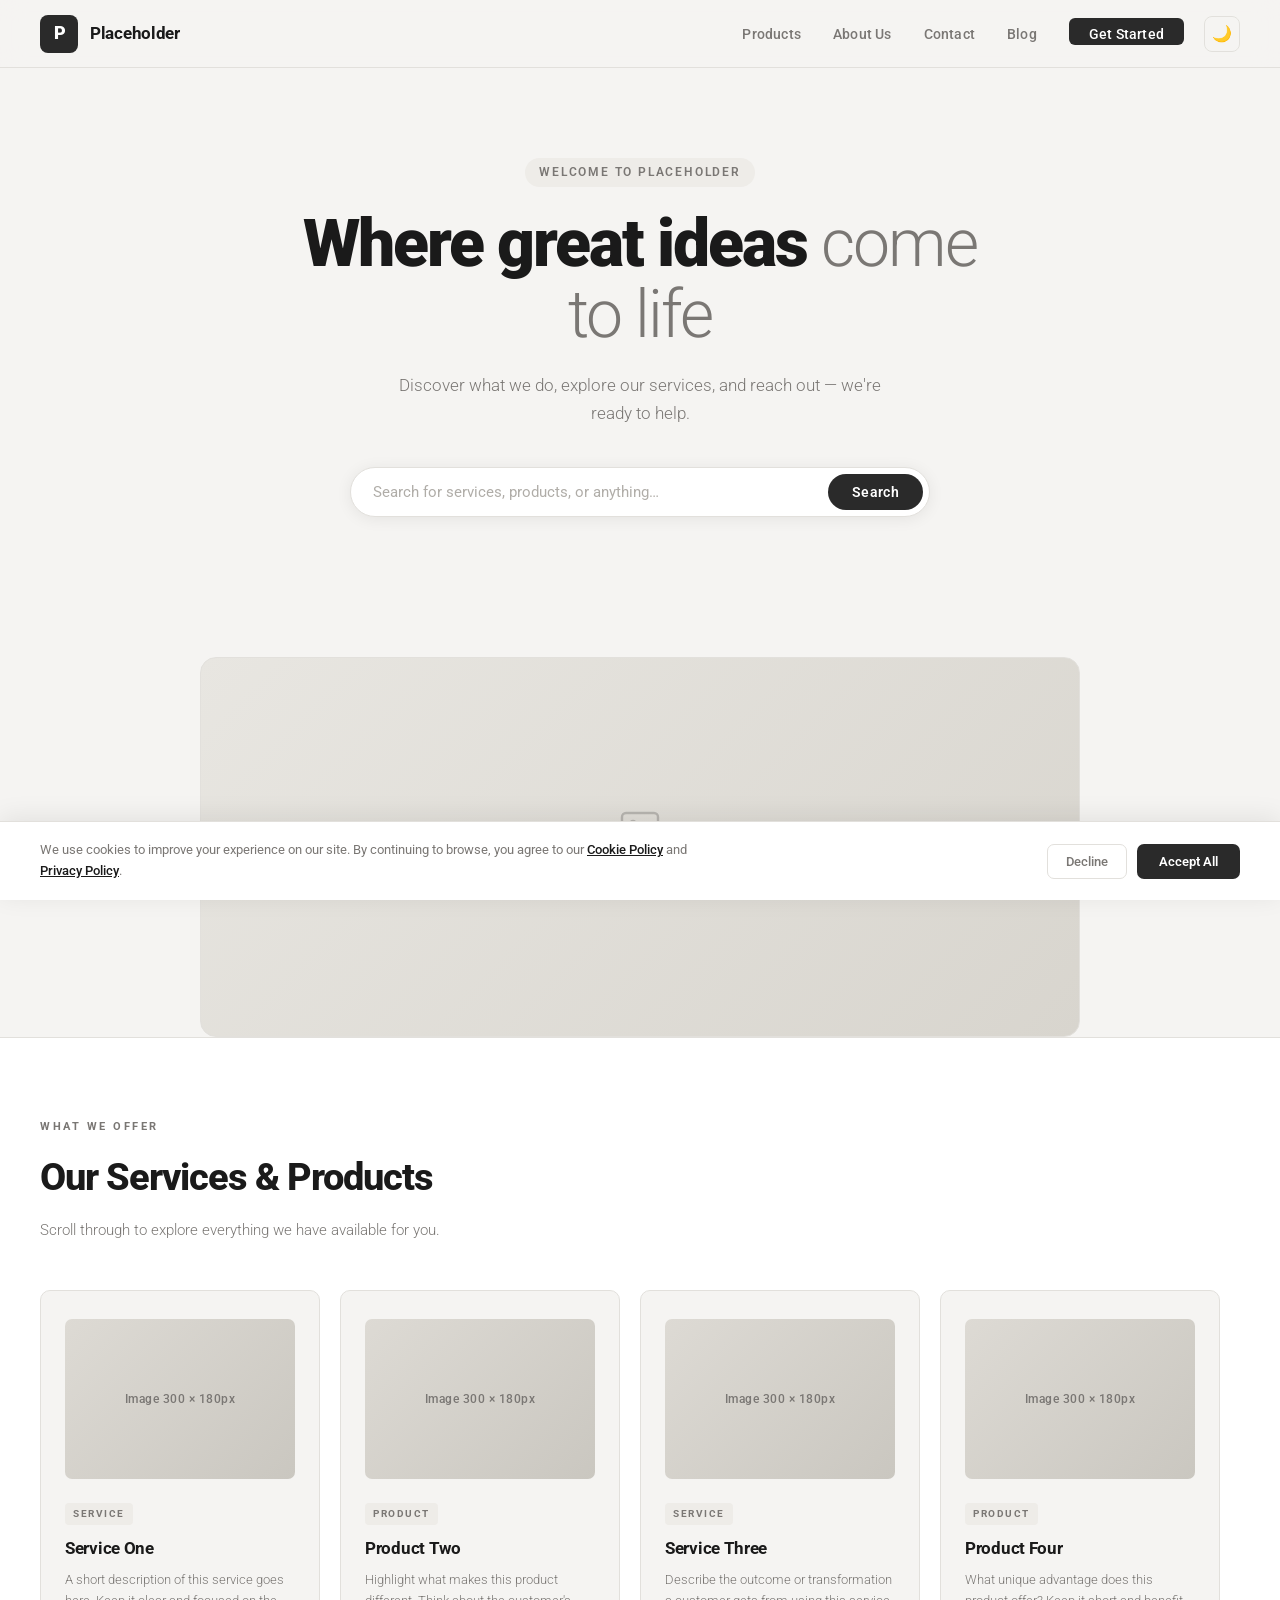
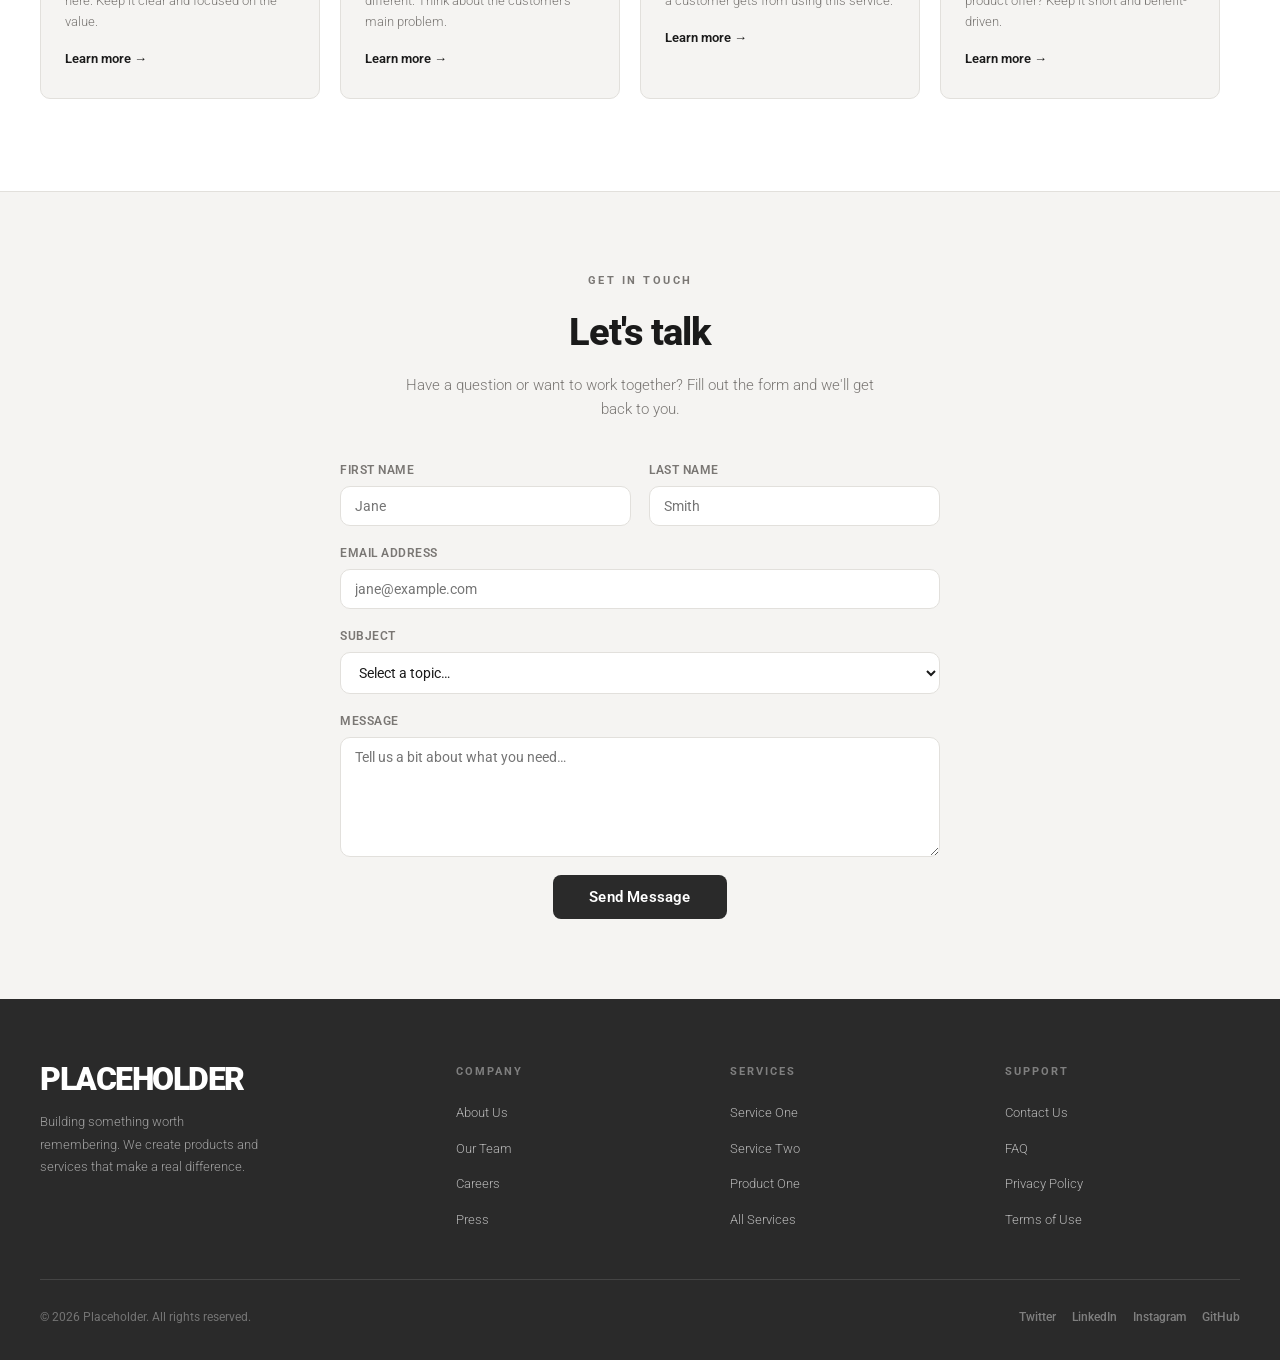
==== index.html @ 74199726 "Claud generated first versions of the pages" ====
<!DOCTYPE html>
<html lang="en">
<head>
  <meta charset="UTF-8" />
  <meta name="viewport" content="width=device-width, initial-scale=1.0"/>
  <title>Placeholder</title>
  <link href="https://fonts.googleapis.com/css2?family=Roboto:wght@300;400;500;700;900&display=swap" rel="stylesheet"/>
  <style>
    *, *::before, *::after { box-sizing: border-box; margin: 0; padding: 0; }

    /* ── LIGHT THEME ── */
    :root {
      --bg:      #f5f4f2;
      --surface: #ffffff;
      --border:  #e2e0dc;
      --text:    #1a1a1a;
      --muted:   #7a7774;
      --accent:  #2a2a2a;
      --tag-bg:  #eeece8;
      --radius:  10px;
      --shadow:  0 2px 16px rgba(0,0,0,0.07);
    }

    /* ── DARK THEME ── */
    [data-theme="dark"] {
      --bg:      #141414;
      --surface: #1e1e1e;
      --border:  #2e2e2e;
      --text:    #f0ede8;
      --muted:   #888580;
      --accent:  #e8e5e0;
      --tag-bg:  #252525;
      --shadow:  0 2px 16px rgba(0,0,0,0.35);
    }
    [data-theme="dark"] nav                     { background: rgba(20,20,20,0.92); }
    [data-theme="dark"] .logo-mark              { background: #e8e5e0; color: #141414; }
    [data-theme="dark"] .hamburger              { background: #e8e5e0; }
    [data-theme="dark"] .hamburger span         { background: #141414; }
    [data-theme="dark"] .nav-cta                { background: #e8e5e0 !important; color: #141414 !important; }
    [data-theme="dark"] .nav-cta:hover          { background: #fff !important; color: #141414 !important; }
    [data-theme="dark"] .mobile-menu            { background: #1e1e1e; border-bottom-color: #2e2e2e; }
    [data-theme="dark"] .mobile-menu a          { color: var(--text); }
    [data-theme="dark"] .mobile-cta             { background: #e8e5e0 !important; color: #141414 !important; }
    [data-theme="dark"] .hero-image-placeholder { background: linear-gradient(135deg,#222 0%,#1a1a1a 100%); }
    [data-theme="dark"] .search-btn             { background: #e8e5e0; color: #141414; }
    [data-theme="dark"] .search-btn:hover       { background: #fff; color: #141414; }
    [data-theme="dark"] .card-img               { background: linear-gradient(135deg,#2a2a2a 0%,#222 100%); }
    [data-theme="dark"] .submit-btn             { background: #e8e5e0; color: #141414; }
    [data-theme="dark"] .submit-btn:hover       { background: #fff; color: #141414; }
    [data-theme="dark"] footer                  { background: #0e0e0e; }
    [data-theme="dark"] .back-to-top            { background: #e8e5e0; color: #141414; }
    [data-theme="dark"] .cookie-banner          { background: #1e1e1e; border-top-color: #2e2e2e; }
    [data-theme="dark"] .cookie-accept          { background: #e8e5e0; color: #141414; }

    html { scroll-behavior: smooth; }

    body {
      font-family: 'Roboto', sans-serif;
      background: var(--bg); color: var(--text);
      font-size: 16px; line-height: 1.6;
      transition: background 0.3s, color 0.3s;
    }

    /* ── NAV ── */
    nav {
      position: sticky; top: 0; z-index: 100;
      background: rgba(245,244,242,0.92);
      backdrop-filter: blur(12px);
      border-bottom: 1px solid var(--border);
      padding: 0 40px; height: 68px;
      display: flex; align-items: center; justify-content: space-between;
      transition: background 0.3s;
    }
    .nav-logo { display: flex; align-items: center; gap: 12px; text-decoration: none; color: var(--text); }
    .logo-mark {
      width: 38px; height: 38px; background: var(--accent); border-radius: 8px;
      display: flex; align-items: center; justify-content: center;
      font-size: 18px; font-weight: 900; color: #fff; letter-spacing: -1px;
      transition: background 0.3s, color 0.3s;
    }
    .logo-name { font-size: 17px; font-weight: 700; letter-spacing: -0.3px; }
    .nav-right { display: flex; align-items: center; gap: 20px; }
    .nav-links { display: flex; gap: 32px; list-style: none; }
    .nav-links a {
      text-decoration: none; color: var(--muted);
      font-size: 14px; font-weight: 500; letter-spacing: 0.2px;
      transition: color 0.2s; padding-bottom: 3px;
      border-bottom: 2px solid transparent; transition: color 0.2s, border-color 0.2s;
    }
    .nav-links a:hover { color: var(--text); }
    .nav-links a.active { color: var(--text); border-bottom-color: var(--text); }
    .nav-cta {
      background: var(--accent); color: #fff !important;
      padding: 8px 20px; border-radius: 6px; font-weight: 500 !important;
      border-bottom: none !important; transition: background 0.2s !important;
    }
    .nav-cta:hover { background: #444 !important; color: #fff !important; }

    /* ── DARK TOGGLE ── */
    .dark-toggle {
      background: none; border: 1.5px solid var(--border); border-radius: 8px;
      width: 36px; height: 36px; cursor: pointer;
      display: flex; align-items: center; justify-content: center;
      font-size: 16px; transition: background 0.2s, border-color 0.2s; flex-shrink: 0;
    }
    .dark-toggle:hover { background: var(--tag-bg); }

    /* ── HAMBURGER ── */
    .hamburger {
      display: none; flex-direction: column; justify-content: center;
      align-items: center; gap: 5px; width: 40px; height: 40px;
      background: var(--accent); border: none; cursor: pointer;
      border-radius: 8px; padding: 0; flex-shrink: 0; transition: background 0.3s;
    }
    .hamburger span {
      display: block; width: 18px; height: 2px; background: #fff;
      border-radius: 2px; transition: transform 0.3s, opacity 0.3s; transform-origin: center;
    }
    .hamburger.open span:nth-child(1) { transform: translateY(7px) rotate(45deg); }
    .hamburger.open span:nth-child(2) { opacity: 0; }
    .hamburger.open span:nth-child(3) { transform: translateY(-7px) rotate(-45deg); }

    /* ── MOBILE MENU ── */
    .mobile-menu {
      display: none; position: absolute; top: 68px; left: 0; right: 0;
      background: var(--surface); border-bottom: 1px solid var(--border);
      box-shadow: 0 8px 24px rgba(0,0,0,0.08); z-index: 99;
      padding: 12px 20px 20px; flex-direction: column; gap: 4px;
      transition: background 0.3s;
    }
    .mobile-menu.open { display: flex; }
    .mobile-menu a {
      display: block; text-decoration: none; color: var(--text);
      font-size: 15px; font-weight: 500; padding: 11px 14px;
      border-radius: 8px; transition: background 0.15s;
    }
    .mobile-menu a:hover { background: var(--tag-bg); }
    .mobile-menu .mobile-cta {
      margin-top: 8px; background: var(--accent); color: #fff !important;
      text-align: center; font-weight: 600;
    }
    .mobile-menu .mobile-cta:hover { background: #444 !important; }

    /* ── HERO ── */
    .hero { padding: 90px 40px 80px; text-align: center; max-width: 820px; margin: 0 auto; }
    .hero-eyebrow {
      display: inline-block; font-size: 12px; font-weight: 600; letter-spacing: 1.8px;
      text-transform: uppercase; color: var(--muted); margin-bottom: 22px;
      padding: 5px 14px; background: var(--tag-bg); border-radius: 20px;
    }
    .hero h1 {
      font-size: clamp(36px, 6vw, 66px); font-weight: 900; line-height: 1.07;
      letter-spacing: -2px; color: var(--text); margin-bottom: 22px;
    }
    .hero h1 span { color: var(--muted); font-weight: 300; }
    .hero-sub { font-size: 17px; color: var(--muted); font-weight: 300; max-width: 520px; margin: 0 auto 40px; }
    .search-bar {
      display: flex; align-items: center; max-width: 580px; margin: 0 auto;
      background: var(--surface); border: 1.5px solid var(--border); border-radius: 50px;
      padding: 6px 6px 6px 22px; box-shadow: var(--shadow);
      transition: border-color 0.2s, box-shadow 0.2s;
    }
    .search-bar:focus-within { border-color: #aaa; box-shadow: 0 4px 24px rgba(0,0,0,0.10); }
    .search-bar input {
      flex: 1; border: none; outline: none; background: transparent;
      font-family: 'Roboto', sans-serif; font-size: 15px; color: var(--text);
    }
    .search-bar input::placeholder { color: #b0ada8; }
    .search-btn {
      background: var(--accent); color: #fff; border: none; cursor: pointer;
      padding: 10px 24px; border-radius: 40px; font-family: 'Roboto', sans-serif;
      font-size: 14px; font-weight: 600; letter-spacing: 0.3px; transition: background 0.2s;
    }
    .search-btn:hover { background: #444; }

    /* ── HERO IMAGE ── */
    .hero-image { max-width: 960px; margin: 60px auto 0; padding: 0 40px; }
    .hero-image-placeholder {
      width: 100%; height: 380px;
      background: linear-gradient(135deg, #e8e6e1 0%, #d8d5ce 100%);
      border-radius: 16px; border: 1.5px solid var(--border);
      display: flex; flex-direction: column; align-items: center; justify-content: center;
      gap: 10px; color: var(--muted);
    }
    .hero-image-placeholder svg { opacity: 0.4; }
    .hero-image-placeholder p { font-size: 13px; font-weight: 500; letter-spacing: 0.5px; }

    /* ── SECTIONS ── */
    section { padding: 80px 40px; }
    .section-label { font-size: 11px; font-weight: 700; letter-spacing: 2.5px; text-transform: uppercase; color: var(--muted); margin-bottom: 12px; }
    .section-title { font-size: clamp(26px, 4vw, 38px); font-weight: 800; letter-spacing: -1px; margin-bottom: 10px; }
    .section-sub { font-size: 15px; color: var(--muted); font-weight: 300; max-width: 480px; }

    /* ── SERVICES ── */
    .services { background: var(--surface); border-top: 1px solid var(--border); border-bottom: 1px solid var(--border); }
    .services-header { margin-bottom: 48px; }
    .services-track-wrap { overflow-x: auto; cursor: grab; -webkit-overflow-scrolling: touch; padding-bottom: 12px; }
    .services-track-wrap::-webkit-scrollbar { height: 4px; }
    .services-track-wrap::-webkit-scrollbar-track { background: var(--tag-bg); border-radius: 2px; }
    .services-track-wrap::-webkit-scrollbar-thumb { background: #ccc; border-radius: 2px; }
    .services-track { display: flex; gap: 20px; width: max-content; }
    .service-card {
      width: 280px; background: var(--bg); border: 1.5px solid var(--border);
      border-radius: var(--radius); padding: 28px 24px; flex-shrink: 0;
      transition: box-shadow 0.2s, transform 0.2s;
    }
    .service-card:hover { box-shadow: var(--shadow); transform: translateY(-3px); }
    .card-img {
      width: 100%; height: 160px;
      background: linear-gradient(135deg, #dddad4 0%, #cac7c0 100%);
      border-radius: 7px; margin-bottom: 20px;
      display: flex; align-items: center; justify-content: center;
      color: var(--muted); font-size: 12px; font-weight: 500; letter-spacing: 0.5px;
    }
    .card-tag {
      display: inline-block; font-size: 10px; font-weight: 700; letter-spacing: 1.5px;
      text-transform: uppercase; color: var(--muted); background: var(--tag-bg);
      border-radius: 4px; padding: 3px 8px; margin-bottom: 10px;
    }
    .service-card h3 { font-size: 17px; font-weight: 700; margin-bottom: 8px; letter-spacing: -0.3px; }
    .service-card p { font-size: 13px; color: var(--muted); font-weight: 300; line-height: 1.6; }
    .card-link {
      display: inline-flex; align-items: center; gap: 5px; margin-top: 16px;
      font-size: 13px; font-weight: 600; color: var(--text); text-decoration: none; transition: gap 0.2s;
    }
    .card-link:hover { gap: 8px; }

    /* ── CONTACT ── */
    .contact { background: var(--bg); text-align: center; }
    .contact-inner { max-width: 600px; margin: 0 auto; }
    .contact .section-sub { margin: 0 auto; }
    .contact .contact-form { text-align: left; }
    .contact-form { margin-top: 40px; display: flex; flex-direction: column; gap: 18px; }
    .form-row { display: grid; grid-template-columns: 1fr 1fr; gap: 18px; }
    .form-group { display: flex; flex-direction: column; gap: 6px; }
    .form-group label { font-size: 12px; font-weight: 600; letter-spacing: 0.5px; text-transform: uppercase; color: var(--muted); }
    .form-group input, .form-group textarea, .form-group select {
      font-family: 'Roboto', sans-serif; font-size: 14px; color: var(--text);
      background: var(--surface); border: 1.5px solid var(--border);
      border-radius: var(--radius); padding: 11px 14px; outline: none; transition: border-color 0.2s;
    }
    .form-group input:focus, .form-group textarea:focus, .form-group select:focus { border-color: #999; }
    .form-group textarea { resize: vertical; min-height: 120px; }
    .submit-btn {
      align-self: center; background: var(--accent); color: #fff;
      border: none; cursor: pointer; padding: 13px 36px; border-radius: 8px;
      font-family: 'Roboto', sans-serif; font-size: 15px; font-weight: 600;
      letter-spacing: 0.2px; transition: background 0.2s;
    }
    .submit-btn:hover { background: #444; }

    /* ── FOOTER ── */
    footer { background: var(--accent); color: rgba(255,255,255,0.85); padding: 64px 40px 32px; }
    .footer-top { display: grid; grid-template-columns: 1.6fr 1fr 1fr 1fr; gap: 40px; padding-bottom: 48px; border-bottom: 1px solid rgba(255,255,255,0.12); }
    .footer-brand-name { font-size: 32px; font-weight: 900; letter-spacing: -1.5px; color: #fff; line-height: 1; margin-bottom: 16px; }
    .footer-brand p { font-size: 13px; font-weight: 300; line-height: 1.7; max-width: 220px; color: rgba(255,255,255,0.55); }
    .footer-col h4 { font-size: 11px; font-weight: 700; letter-spacing: 2px; text-transform: uppercase; color: rgba(255,255,255,0.4); margin-bottom: 18px; }
    .footer-col ul { list-style: none; display: flex; flex-direction: column; gap: 10px; }
    .footer-col ul a { text-decoration: none; color: rgba(255,255,255,0.65); font-size: 13px; font-weight: 300; transition: color 0.2s; }
    .footer-col ul a:hover { color: #fff; }
    .footer-bottom { padding-top: 28px; display: flex; justify-content: space-between; align-items: center; font-size: 12px; color: rgba(255,255,255,0.35); }
    .footer-socials { display: flex; gap: 16px; }
    .footer-socials a { color: rgba(255,255,255,0.4); text-decoration: none; font-size: 12px; font-weight: 500; transition: color 0.2s; }
    .footer-socials a:hover { color: rgba(255,255,255,0.9); }

    /* ── BACK TO TOP ── */
    .back-to-top {
      position: fixed; bottom: 28px; right: 28px; z-index: 200;
      width: 44px; height: 44px; border-radius: 10px;
      background: var(--accent); color: #fff; border: none; cursor: pointer;
      font-size: 20px; display: flex; align-items: center; justify-content: center;
      box-shadow: 0 4px 16px rgba(0,0,0,0.18);
      opacity: 0; pointer-events: none; transform: translateY(12px);
      transition: opacity 0.3s, transform 0.3s, background 0.3s;
    }
    .back-to-top.visible { opacity: 1; pointer-events: auto; transform: translateY(0); }
    .back-to-top:hover { background: #555; }

    /* ── COOKIE BANNER ── */
    .cookie-banner {
      position: fixed; bottom: 0; left: 0; right: 0; z-index: 300;
      background: var(--surface); border-top: 1px solid var(--border);
      box-shadow: 0 -4px 24px rgba(0,0,0,0.08); padding: 18px 40px;
      display: flex; align-items: center; justify-content: space-between; gap: 24px;
      transition: transform 0.4s ease, background 0.3s;
    }
    .cookie-banner.hidden { transform: translateY(110%); }
    .cookie-text { font-size: 13px; color: var(--muted); max-width: 680px; line-height: 1.6; }
    .cookie-text a { color: var(--text); font-weight: 500; }
    .cookie-buttons { display: flex; gap: 10px; flex-shrink: 0; }
    .cookie-accept {
      background: var(--accent); color: #fff; border: none; cursor: pointer;
      padding: 9px 22px; border-radius: 7px; font-family: 'Roboto', sans-serif;
      font-size: 13px; font-weight: 600; transition: background 0.2s;
    }
    .cookie-accept:hover { background: #555; }
    .cookie-decline {
      background: none; color: var(--muted); border: 1.5px solid var(--border);
      cursor: pointer; padding: 9px 18px; border-radius: 7px;
      font-family: 'Roboto', sans-serif; font-size: 13px; font-weight: 500;
      transition: border-color 0.2s, color 0.2s;
    }
    .cookie-decline:hover { border-color: var(--muted); color: var(--text); }

    /* ── RESPONSIVE ── */
    @media (max-width: 768px) {
      nav { padding: 0 20px; }
      .nav-links { display: none; }
      .hamburger { display: flex; }
      .hero { padding: 60px 20px 60px; }
      .hero-image { padding: 0 20px; }
      section { padding: 60px 20px; }
      .form-row { grid-template-columns: 1fr; }
      .footer-top { grid-template-columns: 1fr 1fr; }
      footer { padding: 48px 20px 24px; }
      .cookie-banner { flex-direction: column; align-items: flex-start; padding: 18px 20px; }
      .back-to-top { bottom: 20px; right: 20px; }
    }
  </style>
</head>
<body>

  <!-- NAV -->
  <nav>
    <a class="nav-logo" href="#">
      <div class="logo-mark">P</div>
      <span class="logo-name">Placeholder</span>
    </a>
    <div class="nav-right">
      <ul class="nav-links" id="navLinks">
        <li><a data-section="services">Products</a></li>
        <li><a data-section="about">About Us</a></li>
        <li><a data-section="contact">Contact</a></li>
        <li><a data-section="blog">Blog</a></li>
        <li><a href="#contact" class="nav-cta">Get Started</a></li>
      </ul>
      <button class="dark-toggle" id="darkToggle" aria-label="Toggle dark mode" title="Toggle dark mode">🌙</button>
      <button class="hamburger" id="hamburger" aria-label="Open menu">
        <span></span><span></span><span></span>
      </button>
    </div>
  </nav>

  <!-- MOBILE DROPDOWN -->
  <div class="mobile-menu" id="mobileMenu">
    <a>Products</a>
    <a>About Us</a>
    <a href="#contact">Contact</a>
    <a>Blog</a>
    <a href="#contact" class="mobile-cta">Get Started</a>
  </div>

  <!-- HERO -->
  <div class="hero" id="hero">
    <div class="hero-eyebrow">Welcome to Placeholder</div>
    <h1>Where great ideas <span>come to life</span></h1>
    <p class="hero-sub">Discover what we do, explore our services, and reach out — we're ready to help.</p>
    <div class="search-bar">
      <input type="text" placeholder="Search for services, products, or anything…" />
      <button class="search-btn">Search</button>
    </div>
  </div>

  <!-- HERO IMAGE -->
  <div class="hero-image">
    <div class="hero-image-placeholder">
      <svg width="48" height="48" viewBox="0 0 24 24" fill="none" stroke="currentColor" stroke-width="1.2">
        <rect x="3" y="3" width="18" height="18" rx="2"/><circle cx="8.5" cy="8.5" r="1.5"/>
        <polyline points="21 15 16 10 5 21"/>
      </svg>
      <p>Banner Image Placeholder — 1200 × 400px</p>
    </div>
  </div>

  <!-- SERVICES -->
  <section class="services" id="services">
    <div class="services-header">
      <div class="section-label">What We Offer</div>
      <div class="section-title">Our Services &amp; Products</div>
      <p class="section-sub">Scroll through to explore everything we have available for you.</p>
    </div>
    <div class="services-track-wrap" id="track">
      <div class="services-track">
        <div class="service-card">
          <div class="card-img">Image 300 × 180px</div>
          <span class="card-tag">Service</span>
          <h3>Service One</h3>
          <p>A short description of this service goes here. Keep it clear and focused on the value.</p>
          <a class="card-link" href="#">Learn more →</a>
        </div>
        <div class="service-card">
          <div class="card-img">Image 300 × 180px</div>
          <span class="card-tag">Product</span>
          <h3>Product Two</h3>
          <p>Highlight what makes this product different. Think about the customer's main problem.</p>
          <a class="card-link" href="#">Learn more →</a>
        </div>
        <div class="service-card">
          <div class="card-img">Image 300 × 180px</div>
          <span class="card-tag">Service</span>
          <h3>Service Three</h3>
          <p>Describe the outcome or transformation a customer gets from using this service.</p>
          <a class="card-link" href="#">Learn more →</a>
        </div>
        <div class="service-card">
          <div class="card-img">Image 300 × 180px</div>
          <span class="card-tag">Product</span>
          <h3>Product Four</h3>
          <p>What unique advantage does this product offer? Keep it short and benefit-driven.</p>
          <a class="card-link" href="#">Learn more →</a>
        </div>
        <div class="service-card">
          <div class="card-img">Image 300 × 180px</div>
          <span class="card-tag">Service</span>
          <h3>Service Five</h3>
          <p>Sum up this service in a couple of sentences. Focus on what the customer walks away with.</p>
          <a class="card-link" href="#">Learn more →</a>
        </div>
      </div>
    </div>
  </section>

  <!-- CONTACT -->
  <section class="contact" id="contact">
    <div class="contact-inner">
      <div class="section-label">Get In Touch</div>
      <div class="section-title">Let's talk</div>
      <p class="section-sub">Have a question or want to work together? Fill out the form and we'll get back to you.</p>
      <form class="contact-form" onsubmit="return false;">
        <div class="form-row">
          <div class="form-group">
            <label for="fname">First Name</label>
            <input type="text" id="fname" placeholder="Jane" />
          </div>
          <div class="form-group">
            <label for="lname">Last Name</label>
            <input type="text" id="lname" placeholder="Smith" />
          </div>
        </div>
        <div class="form-group">
          <label for="email">Email Address</label>
          <input type="email" id="email" placeholder="jane@example.com" />
        </div>
        <div class="form-group">
          <label for="subject">Subject</label>
          <select id="subject">
            <option value="">Select a topic…</option>
            <option>General Enquiry</option>
            <option>Service / Product Question</option>
            <option>Partnership</option>
            <option>Other</option>
          </select>
        </div>
        <div class="form-group">
          <label for="message">Message</label>
          <textarea id="message" placeholder="Tell us a bit about what you need…"></textarea>
        </div>
        <button type="submit" class="submit-btn">Send Message</button>
      </form>
    </div>
  </section>

  <!-- FOOTER -->
  <footer>
    <div class="footer-top">
      <div class="footer-brand">
        <div class="footer-brand-name">PLACEHOLDER</div>
        <p>Building something worth remembering. We create products and services that make a real difference.</p>
      </div>
      <div class="footer-col">
        <h4>Company</h4>
        <ul>
          <li><a href="#">About Us</a></li>
          <li><a href="#">Our Team</a></li>
          <li><a href="#">Careers</a></li>
          <li><a href="#">Press</a></li>
        </ul>
      </div>
      <div class="footer-col">
        <h4>Services</h4>
        <ul>
          <li><a href="#">Service One</a></li>
          <li><a href="#">Service Two</a></li>
          <li><a href="#">Product One</a></li>
          <li><a href="#">All Services</a></li>
        </ul>
      </div>
      <div class="footer-col">
        <h4>Support</h4>
        <ul>
          <li><a href="#">Contact Us</a></li>
          <li><a href="#">FAQ</a></li>
          <li><a href="#">Privacy Policy</a></li>
          <li><a href="#">Terms of Use</a></li>
        </ul>
      </div>
    </div>
    <div class="footer-bottom">
      <span>© 2026 Placeholder. All rights reserved.</span>
      <div class="footer-socials">
        <a href="#">Twitter</a>
        <a href="#">LinkedIn</a>
        <a href="#">Instagram</a>
        <a href="#">GitHub</a>
      </div>
    </div>
  </footer>

  <!-- BACK TO TOP -->
  <button class="back-to-top" id="backToTop" aria-label="Back to top">↑</button>

  <!-- COOKIE BANNER -->
  <div class="cookie-banner" id="cookieBanner">
    <p class="cookie-text">
      We use cookies to improve your experience on our site. By continuing to browse, you agree to our
      <a href="#">Cookie Policy</a> and <a href="#">Privacy Policy</a>.
    </p>
    <div class="cookie-buttons">
      <button class="cookie-decline" id="cookieDecline">Decline</button>
      <button class="cookie-accept" id="cookieAccept">Accept All</button>
    </div>
  </div>

  <script>
    // ── DARK MODE ──
    const darkToggle = document.getElementById('darkToggle');
    const html = document.documentElement;
    const savedTheme = localStorage.getItem('theme') || 'light';
    html.setAttribute('data-theme', savedTheme);
    darkToggle.textContent = savedTheme === 'dark' ? '☀️' : '🌙';
    darkToggle.addEventListener('click', () => {
      const next = html.getAttribute('data-theme') === 'dark' ? 'light' : 'dark';
      html.setAttribute('data-theme', next);
      localStorage.setItem('theme', next);
      darkToggle.textContent = next === 'dark' ? '☀️' : '🌙';
    });

    // ── HAMBURGER ──
    const hamburger = document.getElementById('hamburger');
    const mobileMenu = document.getElementById('mobileMenu');
    hamburger.addEventListener('click', () => {
      hamburger.classList.toggle('open');
      mobileMenu.classList.toggle('open');
    });
    mobileMenu.querySelectorAll('a').forEach(link => {
      link.addEventListener('click', () => {
        hamburger.classList.remove('open');
        mobileMenu.classList.remove('open');
      });
    });

    // ── ACTIVE NAV HIGHLIGHT ──
    const navSections = ['services', 'contact'];
    const navObserver = new IntersectionObserver(entries => {
      entries.forEach(entry => {
        const link = document.querySelector(`[data-section="${entry.target.id}"]`);
        if (link) link.classList.toggle('active', entry.isIntersecting);
      });
    }, { threshold: 0.4 });
    navSections.forEach(id => {
      const el = document.getElementById(id);
      if (el) navObserver.observe(el);
    });

    // ── BACK TO TOP ──
    const backToTop = document.getElementById('backToTop');
    window.addEventListener('scroll', () => {
      backToTop.classList.toggle('visible', window.scrollY > 400);
    });
    backToTop.addEventListener('click', () => window.scrollTo({ top: 0, behavior: 'smooth' }));

    // ── COOKIE BANNER ──
    const cookieBanner = document.getElementById('cookieBanner');
    if (localStorage.getItem('cookieChoice')) cookieBanner.classList.add('hidden');
    document.getElementById('cookieAccept').addEventListener('click', () => {
      localStorage.setItem('cookieChoice', 'accepted');
      cookieBanner.classList.add('hidden');
    });
    document.getElementById('cookieDecline').addEventListener('click', () => {
      localStorage.setItem('cookieChoice', 'declined');
      cookieBanner.classList.add('hidden');
    });

    // ── DRAG TO SCROLL ──
    const track = document.getElementById('track');
    let isDown = false, startX, scrollLeft;
    track.addEventListener('mousedown', e => {
      isDown = true; track.style.cursor = 'grabbing';
      startX = e.pageX - track.offsetLeft; scrollLeft = track.scrollLeft;
    });
    track.addEventListener('mouseleave', () => { isDown = false; track.style.cursor = 'grab'; });
    track.addEventListener('mouseup',    () => { isDown = false; track.style.cursor = 'grab'; });
    track.addEventListener('mousemove',  e => {
      if (!isDown) return; e.preventDefault();
      track.scrollLeft = scrollLeft - (e.pageX - track.offsetLeft - startX) * 1.4;
    });

    // ── FADE IN ON SCROLL ──
    const fadeObserver = new IntersectionObserver(entries => {
      entries.forEach(e => {
        if (e.isIntersecting) { e.target.style.opacity = 1; e.target.style.transform = 'translateY(0)'; }
      });
    }, { threshold: 0.12 });
    document.querySelectorAll('.service-card, .contact-inner, .section-title, .section-sub').forEach(el => {
      el.style.opacity = '0';
      el.style.transform = 'translateY(18px)';
      el.style.transition = 'opacity 0.55s ease, transform 0.55s ease';
      fadeObserver.observe(el);
    });
  </script>

</body>
</html>
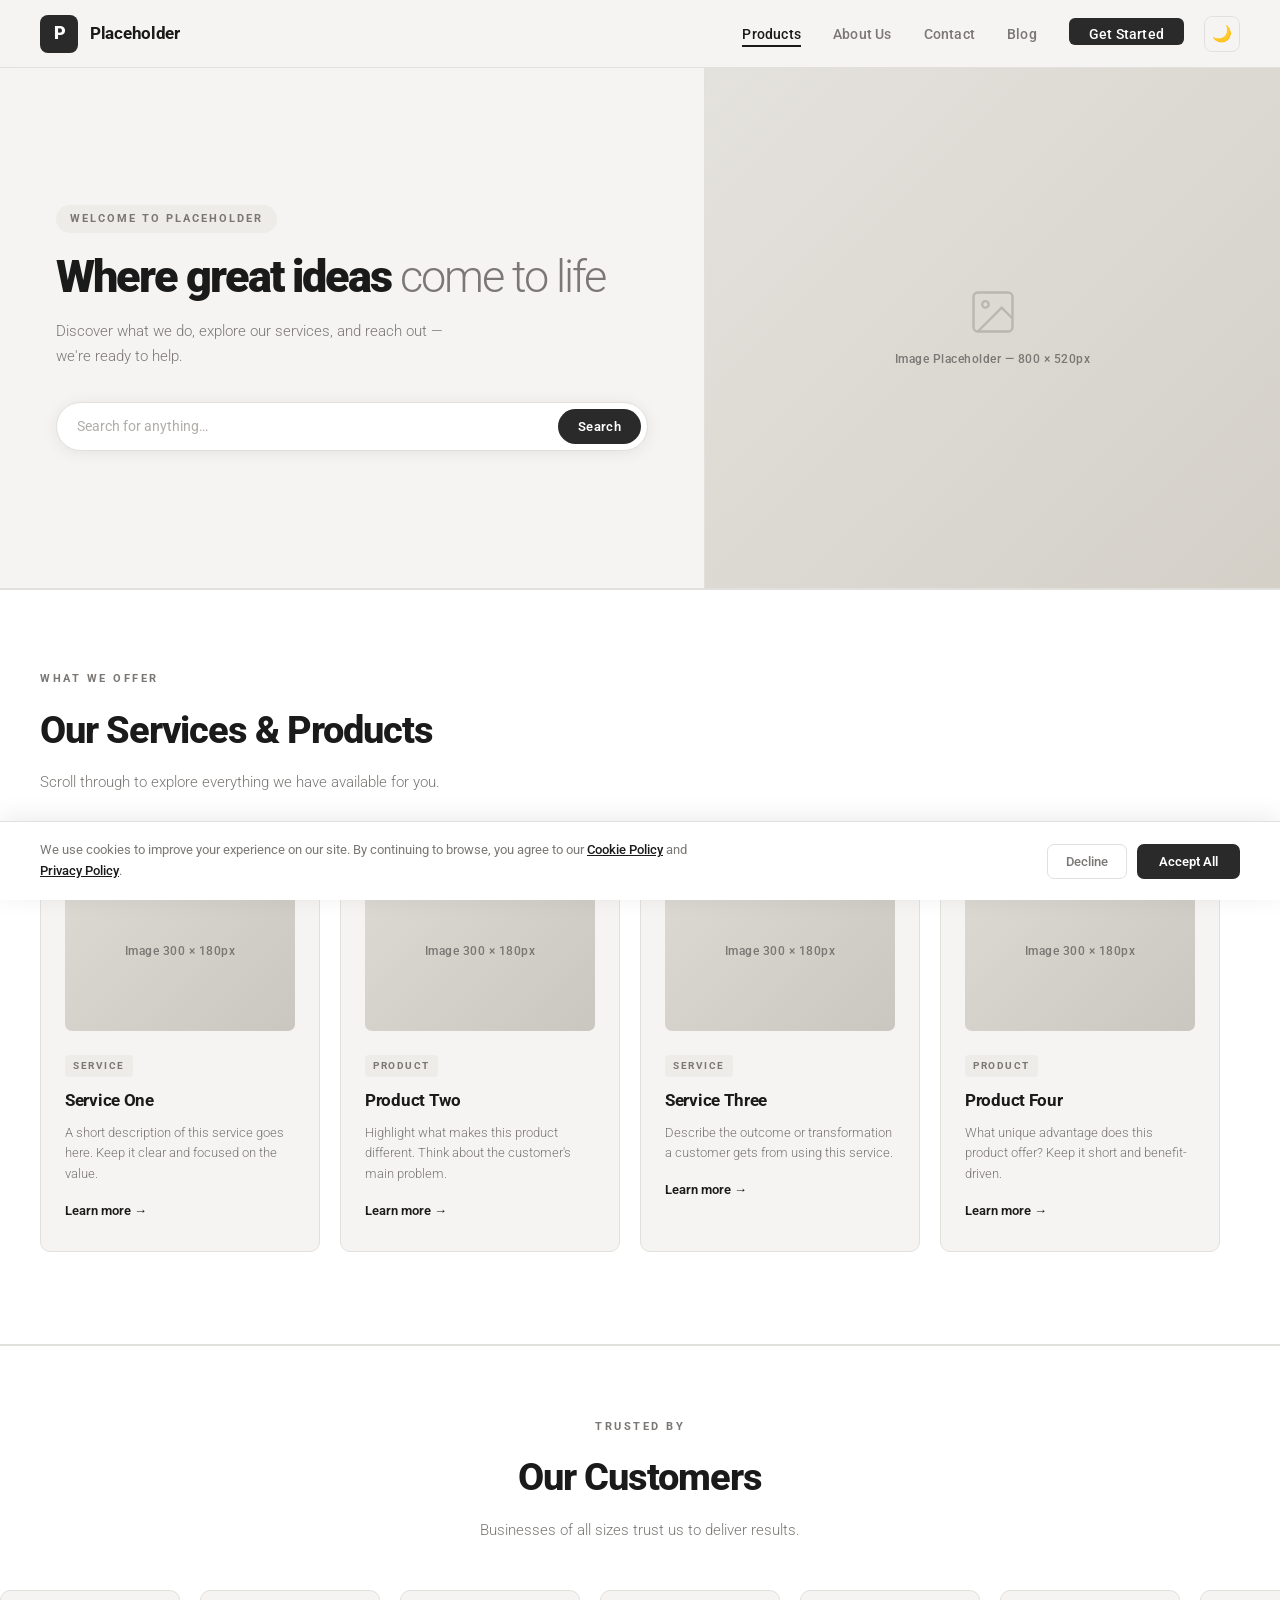
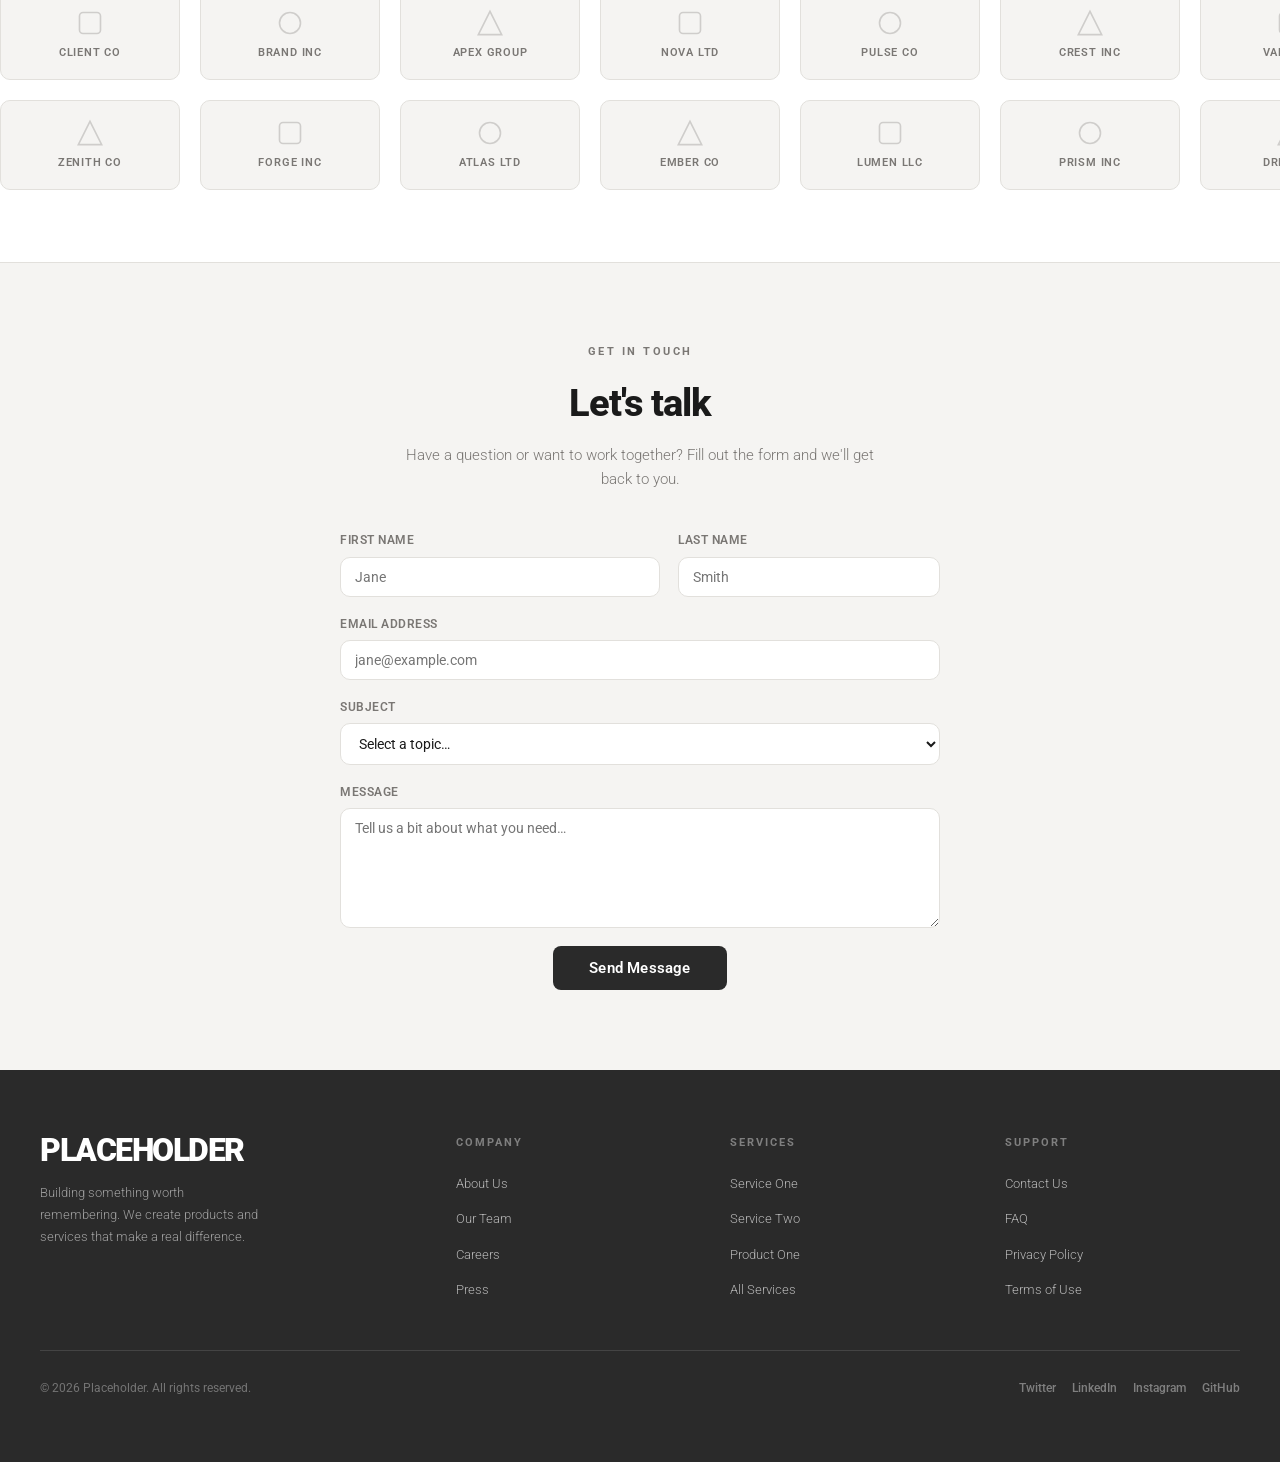
==== commit cc4f48d0: "Updated functionality of the index page and added 404 error page" ====
--- a/index.html
+++ b/index.html
@@ -5,318 +5,7 @@
   <meta name="viewport" content="width=device-width, initial-scale=1.0"/>
   <title>Placeholder</title>
   <link href="https://fonts.googleapis.com/css2?family=Roboto:wght@300;400;500;700;900&display=swap" rel="stylesheet"/>
-  <style>
-    *, *::before, *::after { box-sizing: border-box; margin: 0; padding: 0; }
-
-    /* ── LIGHT THEME ── */
-    :root {
-      --bg:      #f5f4f2;
-      --surface: #ffffff;
-      --border:  #e2e0dc;
-      --text:    #1a1a1a;
-      --muted:   #7a7774;
-      --accent:  #2a2a2a;
-      --tag-bg:  #eeece8;
-      --radius:  10px;
-      --shadow:  0 2px 16px rgba(0,0,0,0.07);
-    }
-
-    /* ── DARK THEME ── */
-    [data-theme="dark"] {
-      --bg:      #141414;
-      --surface: #1e1e1e;
-      --border:  #2e2e2e;
-      --text:    #f0ede8;
-      --muted:   #888580;
-      --accent:  #e8e5e0;
-      --tag-bg:  #252525;
-      --shadow:  0 2px 16px rgba(0,0,0,0.35);
-    }
-    [data-theme="dark"] nav                     { background: rgba(20,20,20,0.92); }
-    [data-theme="dark"] .logo-mark              { background: #e8e5e0; color: #141414; }
-    [data-theme="dark"] .hamburger              { background: #e8e5e0; }
-    [data-theme="dark"] .hamburger span         { background: #141414; }
-    [data-theme="dark"] .nav-cta                { background: #e8e5e0 !important; color: #141414 !important; }
-    [data-theme="dark"] .nav-cta:hover          { background: #fff !important; color: #141414 !important; }
-    [data-theme="dark"] .mobile-menu            { background: #1e1e1e; border-bottom-color: #2e2e2e; }
-    [data-theme="dark"] .mobile-menu a          { color: var(--text); }
-    [data-theme="dark"] .mobile-cta             { background: #e8e5e0 !important; color: #141414 !important; }
-    [data-theme="dark"] .hero-image-placeholder { background: linear-gradient(135deg,#222 0%,#1a1a1a 100%); }
-    [data-theme="dark"] .search-btn             { background: #e8e5e0; color: #141414; }
-    [data-theme="dark"] .search-btn:hover       { background: #fff; color: #141414; }
-    [data-theme="dark"] .card-img               { background: linear-gradient(135deg,#2a2a2a 0%,#222 100%); }
-    [data-theme="dark"] .submit-btn             { background: #e8e5e0; color: #141414; }
-    [data-theme="dark"] .submit-btn:hover       { background: #fff; color: #141414; }
-    [data-theme="dark"] footer                  { background: #0e0e0e; }
-    [data-theme="dark"] .back-to-top            { background: #e8e5e0; color: #141414; }
-    [data-theme="dark"] .cookie-banner          { background: #1e1e1e; border-top-color: #2e2e2e; }
-    [data-theme="dark"] .cookie-accept          { background: #e8e5e0; color: #141414; }
-
-    html { scroll-behavior: smooth; }
-
-    body {
-      font-family: 'Roboto', sans-serif;
-      background: var(--bg); color: var(--text);
-      font-size: 16px; line-height: 1.6;
-      transition: background 0.3s, color 0.3s;
-    }
-
-    /* ── NAV ── */
-    nav {
-      position: sticky; top: 0; z-index: 100;
-      background: rgba(245,244,242,0.92);
-      backdrop-filter: blur(12px);
-      border-bottom: 1px solid var(--border);
-      padding: 0 40px; height: 68px;
-      display: flex; align-items: center; justify-content: space-between;
-      transition: background 0.3s;
-    }
-    .nav-logo { display: flex; align-items: center; gap: 12px; text-decoration: none; color: var(--text); }
-    .logo-mark {
-      width: 38px; height: 38px; background: var(--accent); border-radius: 8px;
-      display: flex; align-items: center; justify-content: center;
-      font-size: 18px; font-weight: 900; color: #fff; letter-spacing: -1px;
-      transition: background 0.3s, color 0.3s;
-    }
-    .logo-name { font-size: 17px; font-weight: 700; letter-spacing: -0.3px; }
-    .nav-right { display: flex; align-items: center; gap: 20px; }
-    .nav-links { display: flex; gap: 32px; list-style: none; }
-    .nav-links a {
-      text-decoration: none; color: var(--muted);
-      font-size: 14px; font-weight: 500; letter-spacing: 0.2px;
-      transition: color 0.2s; padding-bottom: 3px;
-      border-bottom: 2px solid transparent; transition: color 0.2s, border-color 0.2s;
-    }
-    .nav-links a:hover { color: var(--text); }
-    .nav-links a.active { color: var(--text); border-bottom-color: var(--text); }
-    .nav-cta {
-      background: var(--accent); color: #fff !important;
-      padding: 8px 20px; border-radius: 6px; font-weight: 500 !important;
-      border-bottom: none !important; transition: background 0.2s !important;
-    }
-    .nav-cta:hover { background: #444 !important; color: #fff !important; }
-
-    /* ── DARK TOGGLE ── */
-    .dark-toggle {
-      background: none; border: 1.5px solid var(--border); border-radius: 8px;
-      width: 36px; height: 36px; cursor: pointer;
-      display: flex; align-items: center; justify-content: center;
-      font-size: 16px; transition: background 0.2s, border-color 0.2s; flex-shrink: 0;
-    }
-    .dark-toggle:hover { background: var(--tag-bg); }
-
-    /* ── HAMBURGER ── */
-    .hamburger {
-      display: none; flex-direction: column; justify-content: center;
-      align-items: center; gap: 5px; width: 40px; height: 40px;
-      background: var(--accent); border: none; cursor: pointer;
-      border-radius: 8px; padding: 0; flex-shrink: 0; transition: background 0.3s;
-    }
-    .hamburger span {
-      display: block; width: 18px; height: 2px; background: #fff;
-      border-radius: 2px; transition: transform 0.3s, opacity 0.3s; transform-origin: center;
-    }
-    .hamburger.open span:nth-child(1) { transform: translateY(7px) rotate(45deg); }
-    .hamburger.open span:nth-child(2) { opacity: 0; }
-    .hamburger.open span:nth-child(3) { transform: translateY(-7px) rotate(-45deg); }
-
-    /* ── MOBILE MENU ── */
-    .mobile-menu {
-      display: none; position: absolute; top: 68px; left: 0; right: 0;
-      background: var(--surface); border-bottom: 1px solid var(--border);
-      box-shadow: 0 8px 24px rgba(0,0,0,0.08); z-index: 99;
-      padding: 12px 20px 20px; flex-direction: column; gap: 4px;
-      transition: background 0.3s;
-    }
-    .mobile-menu.open { display: flex; }
-    .mobile-menu a {
-      display: block; text-decoration: none; color: var(--text);
-      font-size: 15px; font-weight: 500; padding: 11px 14px;
-      border-radius: 8px; transition: background 0.15s;
-    }
-    .mobile-menu a:hover { background: var(--tag-bg); }
-    .mobile-menu .mobile-cta {
-      margin-top: 8px; background: var(--accent); color: #fff !important;
-      text-align: center; font-weight: 600;
-    }
-    .mobile-menu .mobile-cta:hover { background: #444 !important; }
-
-    /* ── HERO ── */
-    .hero { padding: 90px 40px 80px; text-align: center; max-width: 820px; margin: 0 auto; }
-    .hero-eyebrow {
-      display: inline-block; font-size: 12px; font-weight: 600; letter-spacing: 1.8px;
-      text-transform: uppercase; color: var(--muted); margin-bottom: 22px;
-      padding: 5px 14px; background: var(--tag-bg); border-radius: 20px;
-    }
-    .hero h1 {
-      font-size: clamp(36px, 6vw, 66px); font-weight: 900; line-height: 1.07;
-      letter-spacing: -2px; color: var(--text); margin-bottom: 22px;
-    }
-    .hero h1 span { color: var(--muted); font-weight: 300; }
-    .hero-sub { font-size: 17px; color: var(--muted); font-weight: 300; max-width: 520px; margin: 0 auto 40px; }
-    .search-bar {
-      display: flex; align-items: center; max-width: 580px; margin: 0 auto;
-      background: var(--surface); border: 1.5px solid var(--border); border-radius: 50px;
-      padding: 6px 6px 6px 22px; box-shadow: var(--shadow);
-      transition: border-color 0.2s, box-shadow 0.2s;
-    }
-    .search-bar:focus-within { border-color: #aaa; box-shadow: 0 4px 24px rgba(0,0,0,0.10); }
-    .search-bar input {
-      flex: 1; border: none; outline: none; background: transparent;
-      font-family: 'Roboto', sans-serif; font-size: 15px; color: var(--text);
-    }
-    .search-bar input::placeholder { color: #b0ada8; }
-    .search-btn {
-      background: var(--accent); color: #fff; border: none; cursor: pointer;
-      padding: 10px 24px; border-radius: 40px; font-family: 'Roboto', sans-serif;
-      font-size: 14px; font-weight: 600; letter-spacing: 0.3px; transition: background 0.2s;
-    }
-    .search-btn:hover { background: #444; }
-
-    /* ── HERO IMAGE ── */
-    .hero-image { max-width: 960px; margin: 60px auto 0; padding: 0 40px; }
-    .hero-image-placeholder {
-      width: 100%; height: 380px;
-      background: linear-gradient(135deg, #e8e6e1 0%, #d8d5ce 100%);
-      border-radius: 16px; border: 1.5px solid var(--border);
-      display: flex; flex-direction: column; align-items: center; justify-content: center;
-      gap: 10px; color: var(--muted);
-    }
-    .hero-image-placeholder svg { opacity: 0.4; }
-    .hero-image-placeholder p { font-size: 13px; font-weight: 500; letter-spacing: 0.5px; }
-
-    /* ── SECTIONS ── */
-    section { padding: 80px 40px; }
-    .section-label { font-size: 11px; font-weight: 700; letter-spacing: 2.5px; text-transform: uppercase; color: var(--muted); margin-bottom: 12px; }
-    .section-title { font-size: clamp(26px, 4vw, 38px); font-weight: 800; letter-spacing: -1px; margin-bottom: 10px; }
-    .section-sub { font-size: 15px; color: var(--muted); font-weight: 300; max-width: 480px; }
-
-    /* ── SERVICES ── */
-    .services { background: var(--surface); border-top: 1px solid var(--border); border-bottom: 1px solid var(--border); }
-    .services-header { margin-bottom: 48px; }
-    .services-track-wrap { overflow-x: auto; cursor: grab; -webkit-overflow-scrolling: touch; padding-bottom: 12px; }
-    .services-track-wrap::-webkit-scrollbar { height: 4px; }
-    .services-track-wrap::-webkit-scrollbar-track { background: var(--tag-bg); border-radius: 2px; }
-    .services-track-wrap::-webkit-scrollbar-thumb { background: #ccc; border-radius: 2px; }
-    .services-track { display: flex; gap: 20px; width: max-content; }
-    .service-card {
-      width: 280px; background: var(--bg); border: 1.5px solid var(--border);
-      border-radius: var(--radius); padding: 28px 24px; flex-shrink: 0;
-      transition: box-shadow 0.2s, transform 0.2s;
-    }
-    .service-card:hover { box-shadow: var(--shadow); transform: translateY(-3px); }
-    .card-img {
-      width: 100%; height: 160px;
-      background: linear-gradient(135deg, #dddad4 0%, #cac7c0 100%);
-      border-radius: 7px; margin-bottom: 20px;
-      display: flex; align-items: center; justify-content: center;
-      color: var(--muted); font-size: 12px; font-weight: 500; letter-spacing: 0.5px;
-    }
-    .card-tag {
-      display: inline-block; font-size: 10px; font-weight: 700; letter-spacing: 1.5px;
-      text-transform: uppercase; color: var(--muted); background: var(--tag-bg);
-      border-radius: 4px; padding: 3px 8px; margin-bottom: 10px;
-    }
-    .service-card h3 { font-size: 17px; font-weight: 700; margin-bottom: 8px; letter-spacing: -0.3px; }
-    .service-card p { font-size: 13px; color: var(--muted); font-weight: 300; line-height: 1.6; }
-    .card-link {
-      display: inline-flex; align-items: center; gap: 5px; margin-top: 16px;
-      font-size: 13px; font-weight: 600; color: var(--text); text-decoration: none; transition: gap 0.2s;
-    }
-    .card-link:hover { gap: 8px; }
-
-    /* ── CONTACT ── */
-    .contact { background: var(--bg); text-align: center; }
-    .contact-inner { max-width: 600px; margin: 0 auto; }
-    .contact .section-sub { margin: 0 auto; }
-    .contact .contact-form { text-align: left; }
-    .contact-form { margin-top: 40px; display: flex; flex-direction: column; gap: 18px; }
-    .form-row { display: grid; grid-template-columns: 1fr 1fr; gap: 18px; }
-    .form-group { display: flex; flex-direction: column; gap: 6px; }
-    .form-group label { font-size: 12px; font-weight: 600; letter-spacing: 0.5px; text-transform: uppercase; color: var(--muted); }
-    .form-group input, .form-group textarea, .form-group select {
-      font-family: 'Roboto', sans-serif; font-size: 14px; color: var(--text);
-      background: var(--surface); border: 1.5px solid var(--border);
-      border-radius: var(--radius); padding: 11px 14px; outline: none; transition: border-color 0.2s;
-    }
-    .form-group input:focus, .form-group textarea:focus, .form-group select:focus { border-color: #999; }
-    .form-group textarea { resize: vertical; min-height: 120px; }
-    .submit-btn {
-      align-self: center; background: var(--accent); color: #fff;
-      border: none; cursor: pointer; padding: 13px 36px; border-radius: 8px;
-      font-family: 'Roboto', sans-serif; font-size: 15px; font-weight: 600;
-      letter-spacing: 0.2px; transition: background 0.2s;
-    }
-    .submit-btn:hover { background: #444; }
-
-    /* ── FOOTER ── */
-    footer { background: var(--accent); color: rgba(255,255,255,0.85); padding: 64px 40px 32px; }
-    .footer-top { display: grid; grid-template-columns: 1.6fr 1fr 1fr 1fr; gap: 40px; padding-bottom: 48px; border-bottom: 1px solid rgba(255,255,255,0.12); }
-    .footer-brand-name { font-size: 32px; font-weight: 900; letter-spacing: -1.5px; color: #fff; line-height: 1; margin-bottom: 16px; }
-    .footer-brand p { font-size: 13px; font-weight: 300; line-height: 1.7; max-width: 220px; color: rgba(255,255,255,0.55); }
-    .footer-col h4 { font-size: 11px; font-weight: 700; letter-spacing: 2px; text-transform: uppercase; color: rgba(255,255,255,0.4); margin-bottom: 18px; }
-    .footer-col ul { list-style: none; display: flex; flex-direction: column; gap: 10px; }
-    .footer-col ul a { text-decoration: none; color: rgba(255,255,255,0.65); font-size: 13px; font-weight: 300; transition: color 0.2s; }
-    .footer-col ul a:hover { color: #fff; }
-    .footer-bottom { padding-top: 28px; display: flex; justify-content: space-between; align-items: center; font-size: 12px; color: rgba(255,255,255,0.35); }
-    .footer-socials { display: flex; gap: 16px; }
-    .footer-socials a { color: rgba(255,255,255,0.4); text-decoration: none; font-size: 12px; font-weight: 500; transition: color 0.2s; }
-    .footer-socials a:hover { color: rgba(255,255,255,0.9); }
-
-    /* ── BACK TO TOP ── */
-    .back-to-top {
-      position: fixed; bottom: 28px; right: 28px; z-index: 200;
-      width: 44px; height: 44px; border-radius: 10px;
-      background: var(--accent); color: #fff; border: none; cursor: pointer;
-      font-size: 20px; display: flex; align-items: center; justify-content: center;
-      box-shadow: 0 4px 16px rgba(0,0,0,0.18);
-      opacity: 0; pointer-events: none; transform: translateY(12px);
-      transition: opacity 0.3s, transform 0.3s, background 0.3s;
-    }
-    .back-to-top.visible { opacity: 1; pointer-events: auto; transform: translateY(0); }
-    .back-to-top:hover { background: #555; }
-
-    /* ── COOKIE BANNER ── */
-    .cookie-banner {
-      position: fixed; bottom: 0; left: 0; right: 0; z-index: 300;
-      background: var(--surface); border-top: 1px solid var(--border);
-      box-shadow: 0 -4px 24px rgba(0,0,0,0.08); padding: 18px 40px;
-      display: flex; align-items: center; justify-content: space-between; gap: 24px;
-      transition: transform 0.4s ease, background 0.3s;
-    }
-    .cookie-banner.hidden { transform: translateY(110%); }
-    .cookie-text { font-size: 13px; color: var(--muted); max-width: 680px; line-height: 1.6; }
-    .cookie-text a { color: var(--text); font-weight: 500; }
-    .cookie-buttons { display: flex; gap: 10px; flex-shrink: 0; }
-    .cookie-accept {
-      background: var(--accent); color: #fff; border: none; cursor: pointer;
-      padding: 9px 22px; border-radius: 7px; font-family: 'Roboto', sans-serif;
-      font-size: 13px; font-weight: 600; transition: background 0.2s;
-    }
-    .cookie-accept:hover { background: #555; }
-    .cookie-decline {
-      background: none; color: var(--muted); border: 1.5px solid var(--border);
-      cursor: pointer; padding: 9px 18px; border-radius: 7px;
-      font-family: 'Roboto', sans-serif; font-size: 13px; font-weight: 500;
-      transition: border-color 0.2s, color 0.2s;
-    }
-    .cookie-decline:hover { border-color: var(--muted); color: var(--text); }
-
-    /* ── RESPONSIVE ── */
-    @media (max-width: 768px) {
-      nav { padding: 0 20px; }
-      .nav-links { display: none; }
-      .hamburger { display: flex; }
-      .hero { padding: 60px 20px 60px; }
-      .hero-image { padding: 0 20px; }
-      section { padding: 60px 20px; }
-      .form-row { grid-template-columns: 1fr; }
-      .footer-top { grid-template-columns: 1fr 1fr; }
-      footer { padding: 48px 20px 24px; }
-      .cookie-banner { flex-direction: column; align-items: flex-start; padding: 18px 20px; }
-      .back-to-top { bottom: 20px; right: 20px; }
-    }
-  </style>
+  <link rel="stylesheet" href="styles.css"/>
 </head>
 <body>
 
@@ -328,10 +17,10 @@
     </a>
     <div class="nav-right">
       <ul class="nav-links" id="navLinks">
-        <li><a data-section="services">Products</a></li>
-        <li><a data-section="about">About Us</a></li>
+        <li><a data-section="services" href="404.html">Products</a></li>
+        <li><a data-section="about" href="404.html">About Us</a></li>
         <li><a data-section="contact">Contact</a></li>
-        <li><a data-section="blog">Blog</a></li>
+        <li><a data-section="blog" href="404.html">Blog</a></li>
         <li><a href="#contact" class="nav-cta">Get Started</a></li>
       </ul>
       <button class="dark-toggle" id="darkToggle" aria-label="Toggle dark mode" title="Toggle dark mode">🌙</button>
@@ -343,32 +32,32 @@
 
   <!-- MOBILE DROPDOWN -->
   <div class="mobile-menu" id="mobileMenu">
-    <a>Products</a>
-    <a>About Us</a>
+    <a href="404.html">Products</a>
+    <a href="404.html">About Us</a>
     <a href="#contact">Contact</a>
-    <a>Blog</a>
+    <a href="404.html">Blog</a>
     <a href="#contact" class="mobile-cta">Get Started</a>
   </div>
 
-  <!-- HERO -->
+  <!-- HERO (50/50 split) -->
   <div class="hero" id="hero">
-    <div class="hero-eyebrow">Welcome to Placeholder</div>
-    <h1>Where great ideas <span>come to life</span></h1>
-    <p class="hero-sub">Discover what we do, explore our services, and reach out — we're ready to help.</p>
-    <div class="search-bar">
-      <input type="text" placeholder="Search for services, products, or anything…" />
-      <button class="search-btn">Search</button>
-    </div>
-  </div>
-
-  <!-- HERO IMAGE -->
-  <div class="hero-image">
-    <div class="hero-image-placeholder">
-      <svg width="48" height="48" viewBox="0 0 24 24" fill="none" stroke="currentColor" stroke-width="1.2">
+    <!-- Left: text + search -->
+    <div class="hero-content">
+      <div class="hero-eyebrow">Welcome to Placeholder</div>
+      <h1>Where great ideas <span>come to life</span></h1>
+      <p class="hero-sub">Discover what we do, explore our services, and reach out — we're ready to help.</p>
+      <div class="search-bar">
+        <input type="text" placeholder="Search for anything…" />
+        <button class="search-btn">Search</button>
+      </div>
+    </div>
+    <!-- Right: image placeholder -->
+    <div class="hero-image">
+      <svg width="52" height="52" viewBox="0 0 24 24" fill="none" stroke="currentColor" stroke-width="1.1">
         <rect x="3" y="3" width="18" height="18" rx="2"/><circle cx="8.5" cy="8.5" r="1.5"/>
         <polyline points="21 15 16 10 5 21"/>
       </svg>
-      <p>Banner Image Placeholder — 1200 × 400px</p>
+      <p>Image Placeholder — 800 × 520px</p>
     </div>
   </div>
 
@@ -416,6 +105,63 @@
           <p>Sum up this service in a couple of sentences. Focus on what the customer walks away with.</p>
           <a class="card-link" href="#">Learn more →</a>
         </div>
+      </div>
+    </div>
+  </section>
+
+  <!-- TESTIMONIALS -->
+  <section class="testimonials">
+    <div class="testimonials-header">
+      <div class="section-label">Trusted By</div>
+      <div class="section-title">Our Customers</div>
+      <p class="section-sub" style="margin:0 auto;">Businesses of all sizes trust us to deliver results.</p>
+    </div>
+
+    <!-- Row 1: left to right -->
+    <div class="ticker-row ticker-row--left">
+      <div class="ticker-track">
+        <!-- Original set -->
+        <div class="logo-card"><svg width="28" height="28" viewBox="0 0 24 24" fill="none" stroke="currentColor" stroke-width="1.4"><rect x="3" y="3" width="18" height="18" rx="3"/></svg><span>CLIENT CO</span></div>
+        <div class="logo-card"><svg width="28" height="28" viewBox="0 0 24 24" fill="none" stroke="currentColor" stroke-width="1.4"><circle cx="12" cy="12" r="9"/></svg><span>BRAND INC</span></div>
+        <div class="logo-card"><svg width="28" height="28" viewBox="0 0 24 24" fill="none" stroke="currentColor" stroke-width="1.4"><polygon points="12 2 22 22 2 22"/></svg><span>APEX GROUP</span></div>
+        <div class="logo-card"><svg width="28" height="28" viewBox="0 0 24 24" fill="none" stroke="currentColor" stroke-width="1.4"><rect x="3" y="3" width="18" height="18" rx="3"/></svg><span>NOVA LTD</span></div>
+        <div class="logo-card"><svg width="28" height="28" viewBox="0 0 24 24" fill="none" stroke="currentColor" stroke-width="1.4"><circle cx="12" cy="12" r="9"/></svg><span>PULSE CO</span></div>
+        <div class="logo-card"><svg width="28" height="28" viewBox="0 0 24 24" fill="none" stroke="currentColor" stroke-width="1.4"><polygon points="12 2 22 22 2 22"/></svg><span>CREST INC</span></div>
+        <div class="logo-card"><svg width="28" height="28" viewBox="0 0 24 24" fill="none" stroke="currentColor" stroke-width="1.4"><rect x="3" y="3" width="18" height="18" rx="3"/></svg><span>VANTAGE</span></div>
+        <div class="logo-card"><svg width="28" height="28" viewBox="0 0 24 24" fill="none" stroke="currentColor" stroke-width="1.4"><circle cx="12" cy="12" r="9"/></svg><span>ORBIT LLC</span></div>
+        <!-- Duplicate set for seamless loop -->
+        <div class="logo-card"><svg width="28" height="28" viewBox="0 0 24 24" fill="none" stroke="currentColor" stroke-width="1.4"><rect x="3" y="3" width="18" height="18" rx="3"/></svg><span>CLIENT CO</span></div>
+        <div class="logo-card"><svg width="28" height="28" viewBox="0 0 24 24" fill="none" stroke="currentColor" stroke-width="1.4"><circle cx="12" cy="12" r="9"/></svg><span>BRAND INC</span></div>
+        <div class="logo-card"><svg width="28" height="28" viewBox="0 0 24 24" fill="none" stroke="currentColor" stroke-width="1.4"><polygon points="12 2 22 22 2 22"/></svg><span>APEX GROUP</span></div>
+        <div class="logo-card"><svg width="28" height="28" viewBox="0 0 24 24" fill="none" stroke="currentColor" stroke-width="1.4"><rect x="3" y="3" width="18" height="18" rx="3"/></svg><span>NOVA LTD</span></div>
+        <div class="logo-card"><svg width="28" height="28" viewBox="0 0 24 24" fill="none" stroke="currentColor" stroke-width="1.4"><circle cx="12" cy="12" r="9"/></svg><span>PULSE CO</span></div>
+        <div class="logo-card"><svg width="28" height="28" viewBox="0 0 24 24" fill="none" stroke="currentColor" stroke-width="1.4"><polygon points="12 2 22 22 2 22"/></svg><span>CREST INC</span></div>
+        <div class="logo-card"><svg width="28" height="28" viewBox="0 0 24 24" fill="none" stroke="currentColor" stroke-width="1.4"><rect x="3" y="3" width="18" height="18" rx="3"/></svg><span>VANTAGE</span></div>
+        <div class="logo-card"><svg width="28" height="28" viewBox="0 0 24 24" fill="none" stroke="currentColor" stroke-width="1.4"><circle cx="12" cy="12" r="9"/></svg><span>ORBIT LLC</span></div>
+      </div>
+    </div>
+
+    <!-- Row 2: right to left -->
+    <div class="ticker-row ticker-row--right">
+      <div class="ticker-track">
+        <!-- Original set -->
+        <div class="logo-card"><svg width="28" height="28" viewBox="0 0 24 24" fill="none" stroke="currentColor" stroke-width="1.4"><polygon points="12 2 22 22 2 22"/></svg><span>ZENITH CO</span></div>
+        <div class="logo-card"><svg width="28" height="28" viewBox="0 0 24 24" fill="none" stroke="currentColor" stroke-width="1.4"><rect x="3" y="3" width="18" height="18" rx="3"/></svg><span>FORGE INC</span></div>
+        <div class="logo-card"><svg width="28" height="28" viewBox="0 0 24 24" fill="none" stroke="currentColor" stroke-width="1.4"><circle cx="12" cy="12" r="9"/></svg><span>ATLAS LTD</span></div>
+        <div class="logo-card"><svg width="28" height="28" viewBox="0 0 24 24" fill="none" stroke="currentColor" stroke-width="1.4"><polygon points="12 2 22 22 2 22"/></svg><span>EMBER CO</span></div>
+        <div class="logo-card"><svg width="28" height="28" viewBox="0 0 24 24" fill="none" stroke="currentColor" stroke-width="1.4"><rect x="3" y="3" width="18" height="18" rx="3"/></svg><span>LUMEN LLC</span></div>
+        <div class="logo-card"><svg width="28" height="28" viewBox="0 0 24 24" fill="none" stroke="currentColor" stroke-width="1.4"><circle cx="12" cy="12" r="9"/></svg><span>PRISM INC</span></div>
+        <div class="logo-card"><svg width="28" height="28" viewBox="0 0 24 24" fill="none" stroke="currentColor" stroke-width="1.4"><polygon points="12 2 22 22 2 22"/></svg><span>DRIFT CO</span></div>
+        <div class="logo-card"><svg width="28" height="28" viewBox="0 0 24 24" fill="none" stroke="currentColor" stroke-width="1.4"><rect x="3" y="3" width="18" height="18" rx="3"/></svg><span>HAVEN LTD</span></div>
+        <!-- Duplicate set for seamless loop -->
+        <div class="logo-card"><svg width="28" height="28" viewBox="0 0 24 24" fill="none" stroke="currentColor" stroke-width="1.4"><polygon points="12 2 22 22 2 22"/></svg><span>ZENITH CO</span></div>
+        <div class="logo-card"><svg width="28" height="28" viewBox="0 0 24 24" fill="none" stroke="currentColor" stroke-width="1.4"><rect x="3" y="3" width="18" height="18" rx="3"/></svg><span>FORGE INC</span></div>
+        <div class="logo-card"><svg width="28" height="28" viewBox="0 0 24 24" fill="none" stroke="currentColor" stroke-width="1.4"><circle cx="12" cy="12" r="9"/></svg><span>ATLAS LTD</span></div>
+        <div class="logo-card"><svg width="28" height="28" viewBox="0 0 24 24" fill="none" stroke="currentColor" stroke-width="1.4"><polygon points="12 2 22 22 2 22"/></svg><span>EMBER CO</span></div>
+        <div class="logo-card"><svg width="28" height="28" viewBox="0 0 24 24" fill="none" stroke="currentColor" stroke-width="1.4"><rect x="3" y="3" width="18" height="18" rx="3"/></svg><span>LUMEN LLC</span></div>
+        <div class="logo-card"><svg width="28" height="28" viewBox="0 0 24 24" fill="none" stroke="currentColor" stroke-width="1.4"><circle cx="12" cy="12" r="9"/></svg><span>PRISM INC</span></div>
+        <div class="logo-card"><svg width="28" height="28" viewBox="0 0 24 24" fill="none" stroke="currentColor" stroke-width="1.4"><polygon points="12 2 22 22 2 22"/></svg><span>DRIFT CO</span></div>
+        <div class="logo-card"><svg width="28" height="28" viewBox="0 0 24 24" fill="none" stroke="currentColor" stroke-width="1.4"><rect x="3" y="3" width="18" height="18" rx="3"/></svg><span>HAVEN LTD</span></div>
       </div>
     </div>
   </section>
@@ -470,28 +216,28 @@
       <div class="footer-col">
         <h4>Company</h4>
         <ul>
-          <li><a href="#">About Us</a></li>
-          <li><a href="#">Our Team</a></li>
-          <li><a href="#">Careers</a></li>
-          <li><a href="#">Press</a></li>
+          <li><a href="404.html">About Us</a></li>
+          <li><a href="404.html">Our Team</a></li>
+          <li><a href="404.html">Careers</a></li>
+          <li><a href="404.html">Press</a></li>
         </ul>
       </div>
       <div class="footer-col">
         <h4>Services</h4>
         <ul>
-          <li><a href="#">Service One</a></li>
-          <li><a href="#">Service Two</a></li>
-          <li><a href="#">Product One</a></li>
-          <li><a href="#">All Services</a></li>
+          <li><a href="404.html">Service One</a></li>
+          <li><a href="404.html">Service Two</a></li>
+          <li><a href="404.html">Product One</a></li>
+          <li><a href="404.html">All Services</a></li>
         </ul>
       </div>
       <div class="footer-col">
         <h4>Support</h4>
         <ul>
-          <li><a href="#">Contact Us</a></li>
-          <li><a href="#">FAQ</a></li>
-          <li><a href="#">Privacy Policy</a></li>
-          <li><a href="#">Terms of Use</a></li>
+          <li><a href="404.html">Contact Us</a></li>
+          <li><a href="404.html">FAQ</a></li>
+          <li><a href="404.html">Privacy Policy</a></li>
+          <li><a href="404.html">Terms of Use</a></li>
         </ul>
       </div>
     </div>
--- a/styles.css
+++ b/styles.css
@@ -0,0 +1,376 @@
+*, *::before, *::after { box-sizing: border-box; margin: 0; padding: 0; }
+
+    /* ── LIGHT THEME ── */
+    :root {
+      --bg:      #f5f4f2;
+      --surface: #ffffff;
+      --border:  #e2e0dc;
+      --text:    #1a1a1a;
+      --muted:   #7a7774;
+      --accent:  #2a2a2a;
+      --tag-bg:  #eeece8;
+      --radius:  10px;
+      --shadow:  0 2px 16px rgba(0,0,0,0.07);
+    }
+
+    /* ── DARK THEME ── */
+    [data-theme="dark"] {
+      --bg:      #141414;
+      --surface: #1e1e1e;
+      --border:  #2e2e2e;
+      --text:    #f0ede8;
+      --muted:   #888580;
+      --accent:  #e8e5e0;
+      --tag-bg:  #252525;
+      --shadow:  0 2px 16px rgba(0,0,0,0.35);
+    }
+    [data-theme="dark"] nav                     { background: rgba(20,20,20,0.92); }
+    [data-theme="dark"] .logo-mark              { background: #e8e5e0; color: #141414; }
+    [data-theme="dark"] .hamburger              { background: #e8e5e0; }
+    [data-theme="dark"] .hamburger span         { background: #141414; }
+    [data-theme="dark"] .nav-cta                { background: #e8e5e0 !important; color: #141414 !important; }
+    [data-theme="dark"] .nav-cta:hover          { background: #fff !important; color: #141414 !important; }
+    [data-theme="dark"] .mobile-menu            { background: #1e1e1e; border-bottom-color: #2e2e2e; }
+    [data-theme="dark"] .mobile-menu a          { color: var(--text); }
+    [data-theme="dark"] .mobile-cta             { background: #e8e5e0 !important; color: #141414 !important; }
+    [data-theme="dark"] .hero-image-placeholder { background: linear-gradient(135deg,#222 0%,#1a1a1a 100%); }
+    [data-theme="dark"] .search-btn             { background: #e8e5e0; color: #141414; }
+    [data-theme="dark"] .search-btn:hover       { background: #fff; color: #141414; }
+    [data-theme="dark"] .card-img               { background: linear-gradient(135deg,#2a2a2a 0%,#222 100%); }
+    [data-theme="dark"] .submit-btn             { background: #e8e5e0; color: #141414; }
+    [data-theme="dark"] .submit-btn:hover       { background: #fff; color: #141414; }
+    [data-theme="dark"] footer                  { background: #0e0e0e; }
+    [data-theme="dark"] .back-to-top            { background: #e8e5e0; color: #141414; }
+    [data-theme="dark"] .cookie-banner          { background: #1e1e1e; border-top-color: #2e2e2e; }
+    [data-theme="dark"] .cookie-accept          { background: #e8e5e0; color: #141414; }
+
+    html { scroll-behavior: smooth; }
+
+    body {
+      font-family: 'Roboto', sans-serif;
+      background: var(--bg); color: var(--text);
+      font-size: 16px; line-height: 1.6;
+      transition: background 0.3s, color 0.3s;
+    }
+
+    /* ── NAV ── */
+    nav {
+      position: sticky; top: 0; z-index: 100;
+      background: rgba(245,244,242,0.92);
+      backdrop-filter: blur(12px);
+      border-bottom: 1px solid var(--border);
+      padding: 0 40px; height: 68px;
+      display: flex; align-items: center; justify-content: space-between;
+      transition: background 0.3s;
+    }
+    .nav-logo { display: flex; align-items: center; gap: 12px; text-decoration: none; color: var(--text); }
+    .logo-mark {
+      width: 38px; height: 38px; background: var(--accent); border-radius: 8px;
+      display: flex; align-items: center; justify-content: center;
+      font-size: 18px; font-weight: 900; color: #fff; letter-spacing: -1px;
+      transition: background 0.3s, color 0.3s;
+    }
+    .logo-name { font-size: 17px; font-weight: 700; letter-spacing: -0.3px; }
+    .nav-right { display: flex; align-items: center; gap: 20px; }
+    .nav-links { display: flex; gap: 32px; list-style: none; }
+    .nav-links a {
+      text-decoration: none; color: var(--muted);
+      font-size: 14px; font-weight: 500; letter-spacing: 0.2px;
+      transition: color 0.2s; padding-bottom: 3px;
+      border-bottom: 2px solid transparent; transition: color 0.2s, border-color 0.2s;
+    }
+    .nav-links a:hover { color: var(--text); }
+    .nav-links a.active { color: var(--text); border-bottom-color: var(--text); }
+    .nav-cta {
+      background: var(--accent); color: #fff !important;
+      padding: 8px 20px; border-radius: 6px; font-weight: 500 !important;
+      border-bottom: none !important; transition: background 0.2s !important;
+    }
+    .nav-cta:hover { background: #444 !important; color: #fff !important; }
+
+    /* ── DARK TOGGLE ── */
+    .dark-toggle {
+      background: none; border: 1.5px solid var(--border); border-radius: 8px;
+      width: 36px; height: 36px; cursor: pointer;
+      display: flex; align-items: center; justify-content: center;
+      font-size: 16px; transition: background 0.2s, border-color 0.2s; flex-shrink: 0;
+    }
+    .dark-toggle:hover { background: var(--tag-bg); }
+
+    /* ── HAMBURGER ── */
+    .hamburger {
+      display: none; flex-direction: column; justify-content: center;
+      align-items: center; gap: 5px; width: 40px; height: 40px;
+      background: var(--accent); border: none; cursor: pointer;
+      border-radius: 8px; padding: 0; flex-shrink: 0; transition: background 0.3s;
+    }
+    .hamburger span {
+      display: block; width: 18px; height: 2px; background: #fff;
+      border-radius: 2px; transition: transform 0.3s, opacity 0.3s; transform-origin: center;
+    }
+    .hamburger.open span:nth-child(1) { transform: translateY(7px) rotate(45deg); }
+    .hamburger.open span:nth-child(2) { opacity: 0; }
+    .hamburger.open span:nth-child(3) { transform: translateY(-7px) rotate(-45deg); }
+
+    /* ── MOBILE MENU ── */
+    .mobile-menu {
+      display: none; position: absolute; top: 68px; left: 0; right: 0;
+      background: var(--surface); border-bottom: 1px solid var(--border);
+      box-shadow: 0 8px 24px rgba(0,0,0,0.08); z-index: 99;
+      padding: 12px 20px 20px; flex-direction: column; gap: 4px;
+      transition: background 0.3s;
+    }
+    .mobile-menu.open { display: flex; }
+    .mobile-menu a {
+      display: block; text-decoration: none; color: var(--text);
+      font-size: 15px; font-weight: 500; padding: 11px 14px;
+      border-radius: 8px; transition: background 0.15s;
+    }
+    .mobile-menu a:hover { background: var(--tag-bg); }
+    .mobile-menu .mobile-cta {
+      margin-top: 8px; background: var(--accent); color: #fff !important;
+      text-align: center; font-weight: 600;
+    }
+    .mobile-menu .mobile-cta:hover { background: #444 !important; }
+
+    /* ── HERO SPLIT ── */
+    .hero {
+      display: grid; grid-template-columns: 55fr 45fr;
+      min-height: 520px; border-bottom: 1px solid var(--border);
+    }
+    .hero-content {
+      padding: 70px 56px; display: flex; flex-direction: column;
+      justify-content: center;
+    }
+    .hero-eyebrow {
+      display: inline-block; font-size: 11px; font-weight: 700; letter-spacing: 2px;
+      text-transform: uppercase; color: var(--muted); margin-bottom: 20px;
+      padding: 5px 14px; background: var(--tag-bg); border-radius: 20px;
+      align-self: flex-start;
+    }
+    .hero h1 {
+      font-size: clamp(30px, 3.5vw, 52px); font-weight: 900; line-height: 1.08;
+      letter-spacing: -2px; color: var(--text); margin-bottom: 18px;
+    }
+    .hero h1 span { color: var(--muted); font-weight: 300; }
+    .hero-sub {
+      font-size: 15px; color: var(--muted); font-weight: 300;
+      line-height: 1.7; margin-bottom: 32px; max-width: 420px;
+    }
+    .search-bar {
+      display: flex; align-items: center;
+      background: var(--surface); border: 1.5px solid var(--border); border-radius: 50px;
+      padding: 6px 6px 6px 20px; box-shadow: var(--shadow);
+      transition: border-color 0.2s, box-shadow 0.2s;
+    }
+    .search-bar:focus-within { border-color: #aaa; box-shadow: 0 4px 24px rgba(0,0,0,0.10); }
+    .search-bar input {
+      flex: 1; border: none; outline: none; background: transparent;
+      font-family: 'Roboto', sans-serif; font-size: 14px; color: var(--text);
+    }
+    .search-bar input::placeholder { color: #b0ada8; }
+    .search-btn {
+      background: var(--accent); color: #fff; border: none; cursor: pointer;
+      padding: 10px 20px; border-radius: 40px; font-family: 'Roboto', sans-serif;
+      font-size: 13px; font-weight: 600; letter-spacing: 0.3px; transition: background 0.2s;
+      white-space: nowrap;
+    }
+    .search-btn:hover { background: #444; }
+    .hero-image {
+      background: linear-gradient(135deg, #e4e2dd 0%, #d4d0c8 100%);
+      border-left: 1px solid var(--border);
+      display: flex; flex-direction: column;
+      align-items: center; justify-content: center;
+      gap: 12px; color: var(--muted); min-height: 520px;
+    }
+    [data-theme="dark"] .hero-image { background: linear-gradient(135deg,#222 0%,#1a1a1a 100%); }
+    .hero-image svg { opacity: 0.35; }
+    .hero-image p { font-size: 12px; font-weight: 500; letter-spacing: 0.5px; }
+
+    /* ── SECTIONS ── */
+    section { padding: 80px 40px; }
+    .section-label { font-size: 11px; font-weight: 700; letter-spacing: 2.5px; text-transform: uppercase; color: var(--muted); margin-bottom: 12px; }
+    .section-title { font-size: clamp(26px, 4vw, 38px); font-weight: 800; letter-spacing: -1px; margin-bottom: 10px; }
+    .section-sub { font-size: 15px; color: var(--muted); font-weight: 300; max-width: 480px; }
+
+    /* ── SERVICES ── */
+    .services { background: var(--surface); border-top: 1px solid var(--border); border-bottom: 1px solid var(--border); }
+    .services-header { margin-bottom: 48px; }
+    .services-track-wrap { overflow-x: auto; cursor: grab; -webkit-overflow-scrolling: touch; padding-bottom: 12px; }
+    .services-track-wrap::-webkit-scrollbar { height: 4px; }
+    .services-track-wrap::-webkit-scrollbar-track { background: var(--tag-bg); border-radius: 2px; }
+    .services-track-wrap::-webkit-scrollbar-thumb { background: #ccc; border-radius: 2px; }
+    .services-track { display: flex; gap: 20px; width: max-content; }
+    .service-card {
+      width: 280px; background: var(--bg); border: 1.5px solid var(--border);
+      border-radius: var(--radius); padding: 28px 24px; flex-shrink: 0;
+      transition: box-shadow 0.2s, transform 0.2s;
+    }
+    .service-card:hover { box-shadow: var(--shadow); transform: translateY(-3px); }
+    .card-img {
+      width: 100%; height: 160px;
+      background: linear-gradient(135deg, #dddad4 0%, #cac7c0 100%);
+      border-radius: 7px; margin-bottom: 20px;
+      display: flex; align-items: center; justify-content: center;
+      color: var(--muted); font-size: 12px; font-weight: 500; letter-spacing: 0.5px;
+    }
+    .card-tag {
+      display: inline-block; font-size: 10px; font-weight: 700; letter-spacing: 1.5px;
+      text-transform: uppercase; color: var(--muted); background: var(--tag-bg);
+      border-radius: 4px; padding: 3px 8px; margin-bottom: 10px;
+    }
+    .service-card h3 { font-size: 17px; font-weight: 700; margin-bottom: 8px; letter-spacing: -0.3px; }
+    .service-card p { font-size: 13px; color: var(--muted); font-weight: 300; line-height: 1.6; }
+    .card-link {
+      display: inline-flex; align-items: center; gap: 5px; margin-top: 16px;
+      font-size: 13px; font-weight: 600; color: var(--text); text-decoration: none; transition: gap 0.2s;
+    }
+    .card-link:hover { gap: 8px; }
+
+    /* ── TESTIMONIALS / LOGO TICKER ── */
+    .testimonials {
+      background: var(--surface);
+      border-top: 1px solid var(--border);
+      border-bottom: 1px solid var(--border);
+      padding: 72px 0;
+      overflow: hidden;
+    }
+    .testimonials-header {
+      text-align: center;
+      padding: 0 40px;
+      margin-bottom: 48px;
+    }
+    .ticker-row { overflow: hidden; margin-bottom: 20px; }
+    .ticker-row:last-child { margin-bottom: 0; }
+
+    .ticker-track {
+      display: flex;
+      gap: 20px;
+      width: max-content;
+    }
+    /* Row 1 scrolls left */
+    .ticker-row--left .ticker-track {
+      animation: scrollLeft 28s linear infinite;
+    }
+    /* Row 2 scrolls right */
+    .ticker-row--right .ticker-track {
+      animation: scrollRight 28s linear infinite;
+    }
+    .testimonials:hover .ticker-track { animation-play-state: paused; }
+
+    @keyframes scrollLeft {
+      0%   { transform: translateX(0); }
+      100% { transform: translateX(-50%); }
+    }
+    @keyframes scrollRight {
+      0%   { transform: translateX(-50%); }
+      100% { transform: translateX(0); }
+    }
+
+    .logo-card {
+      width: 180px; height: 90px; flex-shrink: 0;
+      background: var(--bg);
+      border: 1.5px solid var(--border);
+      border-radius: var(--radius);
+      display: flex; flex-direction: column;
+      align-items: center; justify-content: center;
+      gap: 7px; color: var(--muted);
+      transition: box-shadow 0.2s, transform 0.2s;
+      cursor: default;
+    }
+    .logo-card:hover { box-shadow: var(--shadow); transform: translateY(-2px); }
+    .logo-card svg { opacity: 0.3; }
+    .logo-card span { font-size: 11px; font-weight: 600; letter-spacing: 0.8px; }
+
+    /* ── CONTACT ── */
+    .contact { background: var(--bg); text-align: center; }
+    .contact-inner { max-width: 600px; margin: 0 auto; }
+    .contact .section-sub { margin: 0 auto; }
+    .contact .contact-form { text-align: left; }
+    .contact-form { margin-top: 40px; display: flex; flex-direction: column; gap: 18px; }
+    .form-row { display: grid; grid-template-columns: 55fr 45fr; gap: 18px; }
+    .form-group { display: flex; flex-direction: column; gap: 6px; }
+    .form-group label { font-size: 12px; font-weight: 600; letter-spacing: 0.5px; text-transform: uppercase; color: var(--muted); }
+    .form-group input, .form-group textarea, .form-group select {
+      font-family: 'Roboto', sans-serif; font-size: 14px; color: var(--text);
+      background: var(--surface); border: 1.5px solid var(--border);
+      border-radius: var(--radius); padding: 11px 14px; outline: none; transition: border-color 0.2s;
+    }
+    .form-group input:focus, .form-group textarea:focus, .form-group select:focus { border-color: #999; }
+    .form-group textarea { resize: vertical; min-height: 120px; }
+    .submit-btn {
+      align-self: center; background: var(--accent); color: #fff;
+      border: none; cursor: pointer; padding: 13px 36px; border-radius: 8px;
+      font-family: 'Roboto', sans-serif; font-size: 15px; font-weight: 600;
+      letter-spacing: 0.2px; transition: background 0.2s;
+    }
+    .submit-btn:hover { background: #444; }
+
+    /* ── FOOTER ── */
+    footer { background: var(--accent); color: rgba(255,255,255,0.85); padding: 64px 40px 64px; }
+    .footer-top { display: grid; grid-template-columns: 1.6fr 1fr 1fr 1fr; gap: 40px; padding-bottom: 48px; border-bottom: 1px solid rgba(255,255,255,0.12); }
+    .footer-brand-name { font-size: 32px; font-weight: 900; letter-spacing: -1.5px; color: #fff; line-height: 1; margin-bottom: 16px; }
+    .footer-brand p { font-size: 13px; font-weight: 300; line-height: 1.7; max-width: 220px; color: rgba(255,255,255,0.55); }
+    .footer-col h4 { font-size: 11px; font-weight: 700; letter-spacing: 2px; text-transform: uppercase; color: rgba(255,255,255,0.4); margin-bottom: 18px; }
+    .footer-col ul { list-style: none; display: flex; flex-direction: column; gap: 10px; }
+    .footer-col ul a { text-decoration: none; color: rgba(255,255,255,0.65); font-size: 13px; font-weight: 300; transition: color 0.2s; }
+    .footer-col ul a:hover { color: #fff; }
+    .footer-bottom { padding-top: 28px; display: flex; justify-content: space-between; align-items: center; font-size: 12px; color: rgba(255,255,255,0.35); }
+    .footer-socials { display: flex; gap: 16px; }
+    .footer-socials a { color: rgba(255,255,255,0.4); text-decoration: none; font-size: 12px; font-weight: 500; transition: color 0.2s; }
+    .footer-socials a:hover { color: rgba(255,255,255,0.9); }
+
+    /* ── BACK TO TOP ── */
+    .back-to-top {
+      position: fixed; bottom: 28px; right: 28px; z-index: 200;
+      width: 44px; height: 44px; border-radius: 10px;
+      background: var(--accent); color: #fff; border: none; cursor: pointer;
+      font-size: 20px; display: flex; align-items: center; justify-content: center;
+      box-shadow: 0 4px 16px rgba(0,0,0,0.18);
+      opacity: 0; pointer-events: none; transform: translateY(12px);
+      transition: opacity 0.3s, transform 0.3s, background 0.3s;
+    }
+    .back-to-top.visible { opacity: 1; pointer-events: auto; transform: translateY(0); }
+    .back-to-top:hover { background: #555; }
+
+    /* ── COOKIE BANNER ── */
+    .cookie-banner {
+      position: fixed; bottom: 0; left: 0; right: 0; z-index: 300;
+      background: var(--surface); border-top: 1px solid var(--border);
+      box-shadow: 0 -4px 24px rgba(0,0,0,0.08); padding: 18px 40px;
+      display: flex; align-items: center; justify-content: space-between; gap: 24px;
+      transition: transform 0.4s ease, background 0.3s;
+    }
+    .cookie-banner.hidden { transform: translateY(110%); }
+    .cookie-text { font-size: 13px; color: var(--muted); max-width: 680px; line-height: 1.6; }
+    .cookie-text a { color: var(--text); font-weight: 500; }
+    .cookie-buttons { display: flex; gap: 10px; flex-shrink: 0; }
+    .cookie-accept {
+      background: var(--accent); color: #fff; border: none; cursor: pointer;
+      padding: 9px 22px; border-radius: 7px; font-family: 'Roboto', sans-serif;
+      font-size: 13px; font-weight: 600; transition: background 0.2s;
+    }
+    .cookie-accept:hover { background: #555; }
+    .cookie-decline {
+      background: none; color: var(--muted); border: 1.5px solid var(--border);
+      cursor: pointer; padding: 9px 18px; border-radius: 7px;
+      font-family: 'Roboto', sans-serif; font-size: 13px; font-weight: 500;
+      transition: border-color 0.2s, color 0.2s;
+    }
+    .cookie-decline:hover { border-color: var(--muted); color: var(--text); }
+
+    /* ── RESPONSIVE ── */
+    @media (max-width: 768px) {
+      nav { padding: 0 20px; }
+      .nav-links { display: none; }
+      .hamburger { display: flex; }
+      .hero { grid-template-columns: 1fr; }
+      .hero-content { padding: 48px 24px; }
+      .hero-image { min-height: 260px; border-left: none; border-top: 1px solid var(--border); }
+      section { padding: 60px 20px; }
+      .form-row { grid-template-columns: 1fr; }
+      .footer-top { grid-template-columns: 55fr 45fr; }
+      footer { padding: 48px 20px 48px; }
+      .cookie-banner { flex-direction: column; align-items: flex-start; padding: 18px 20px; }
+      .back-to-top { bottom: 20px; right: 20px; }
+    }
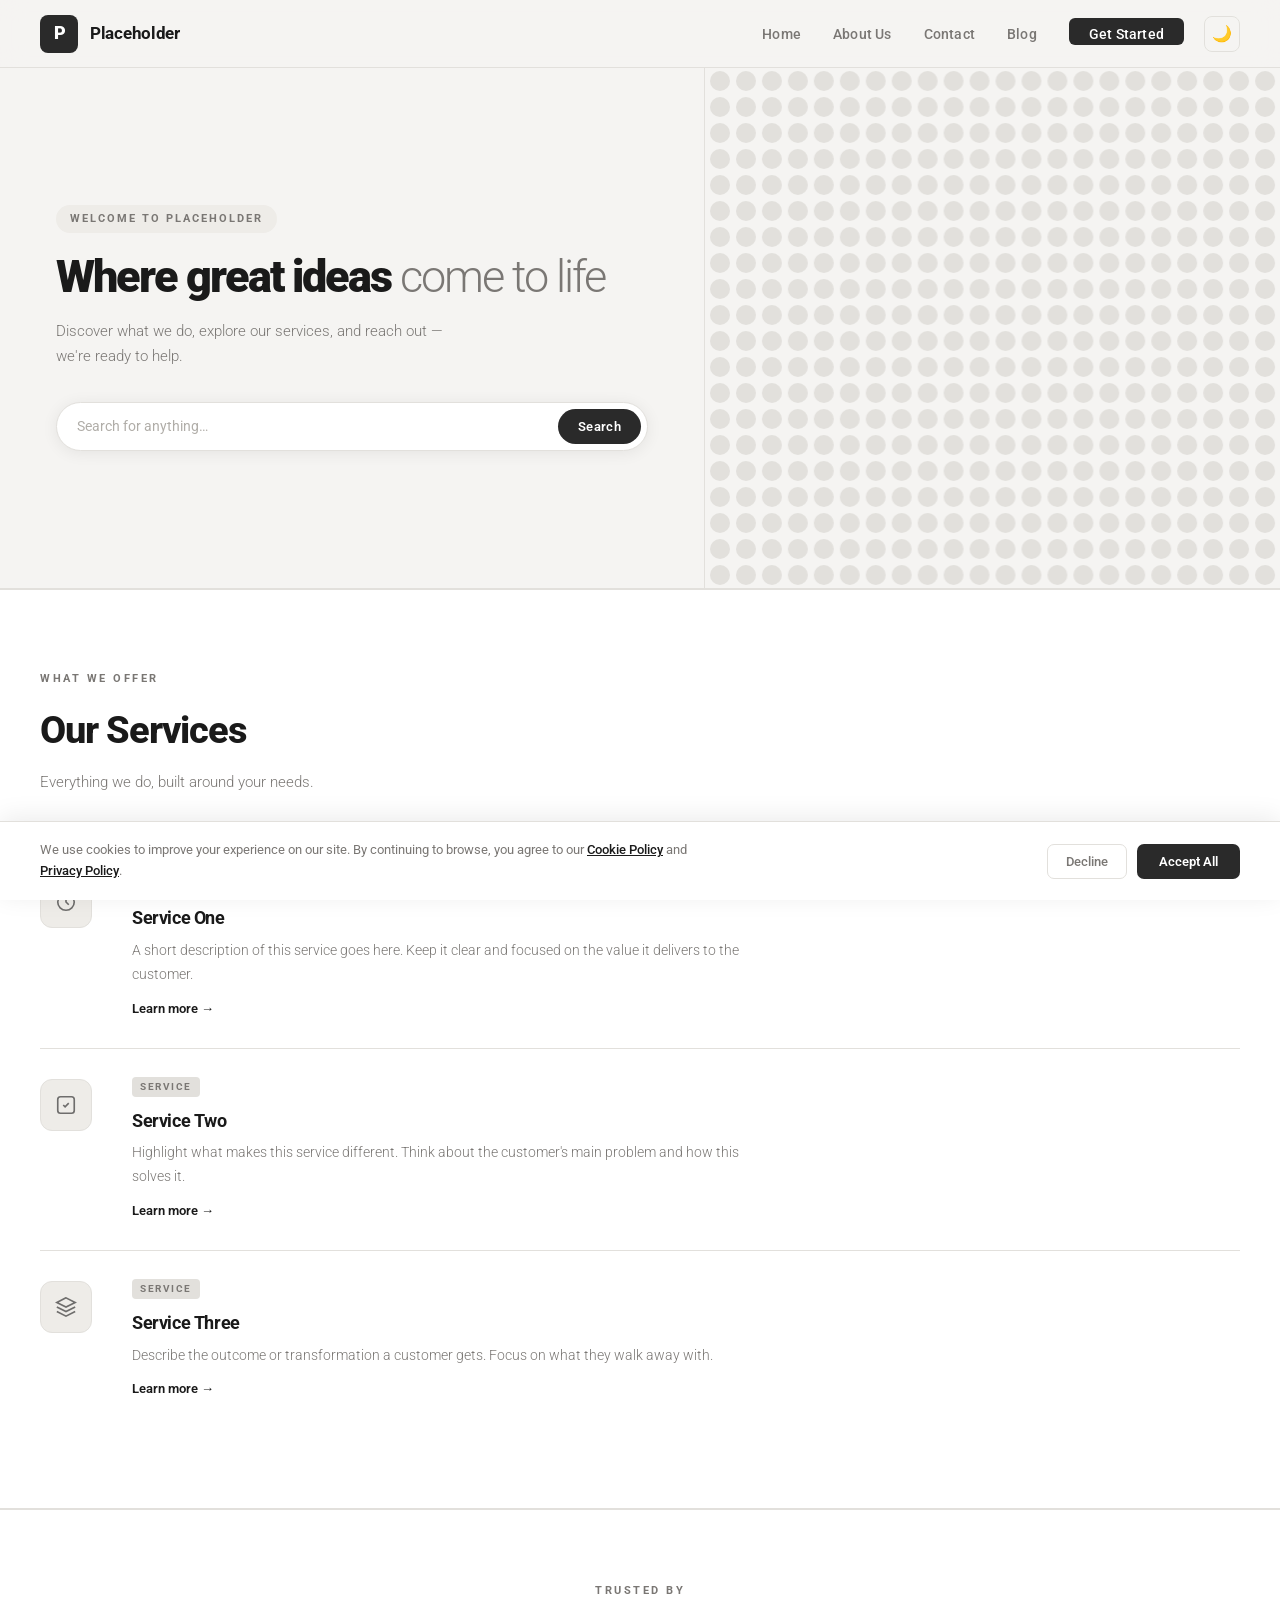
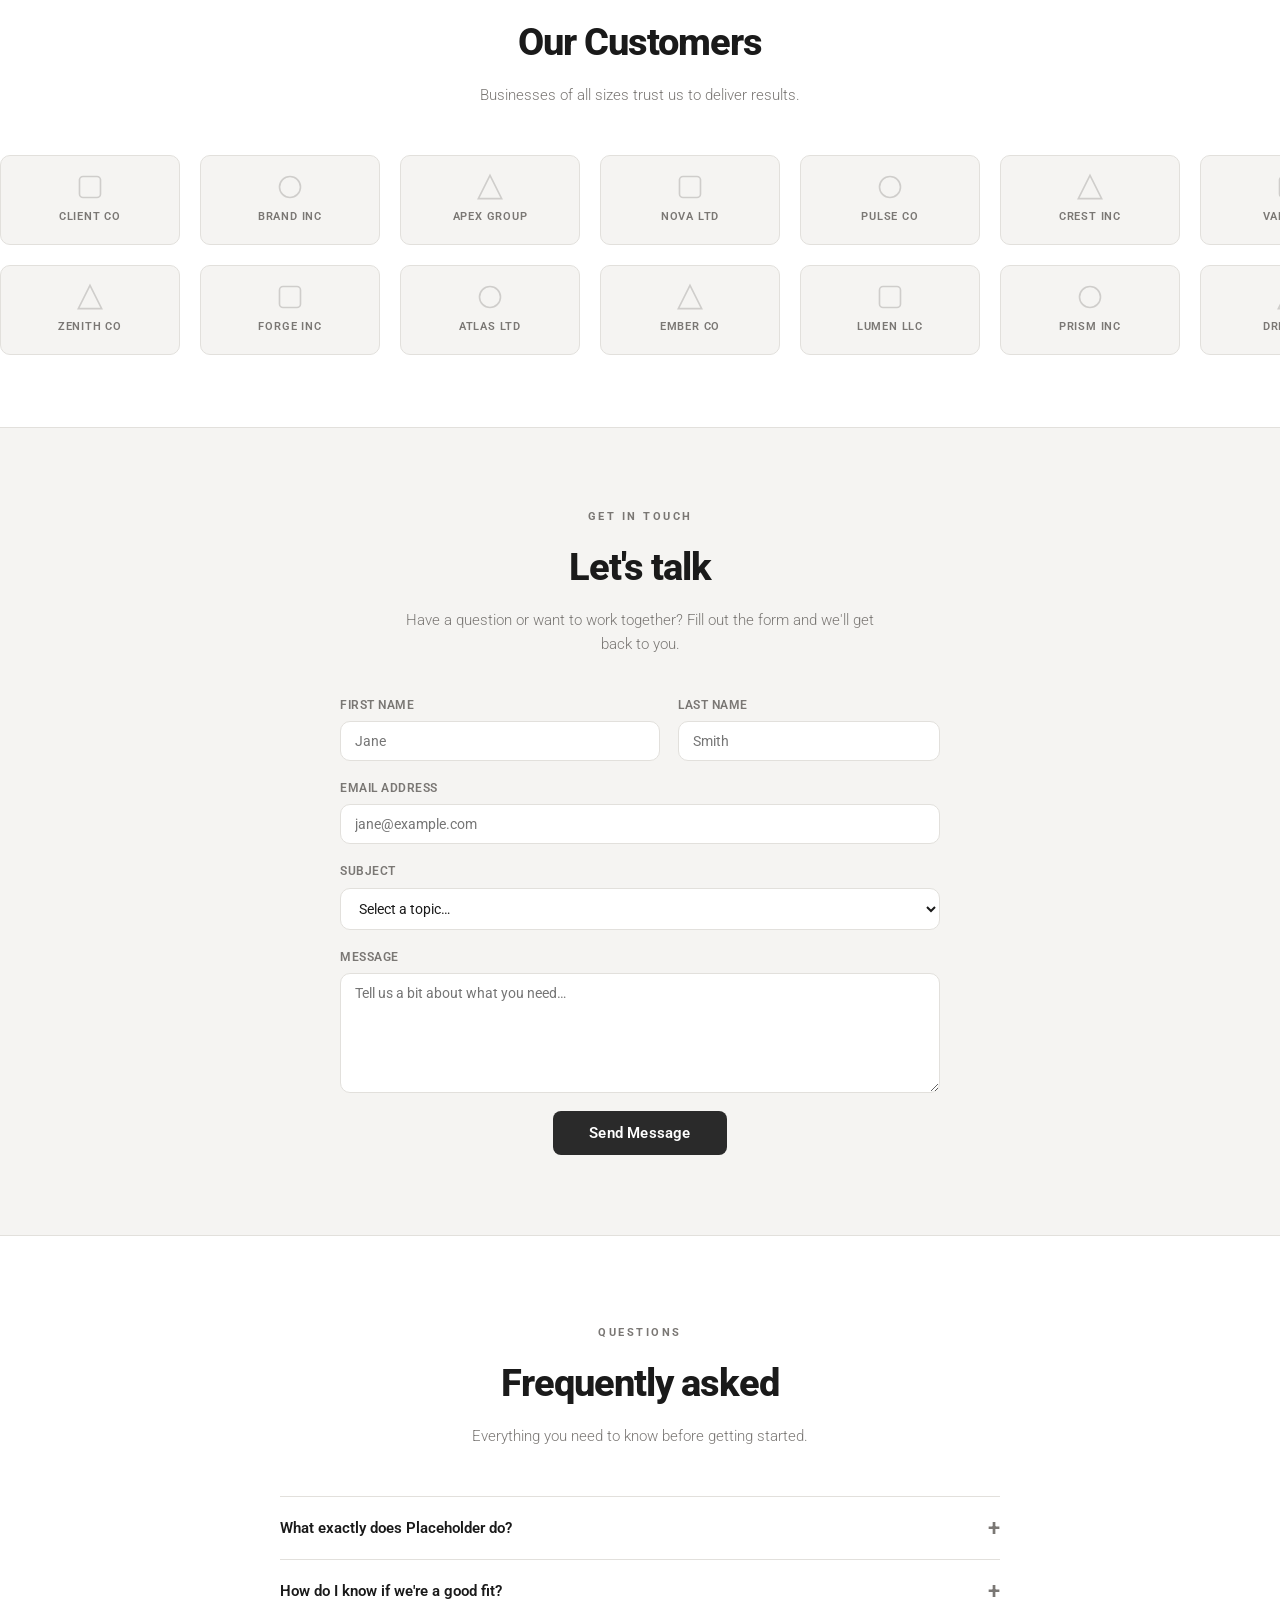
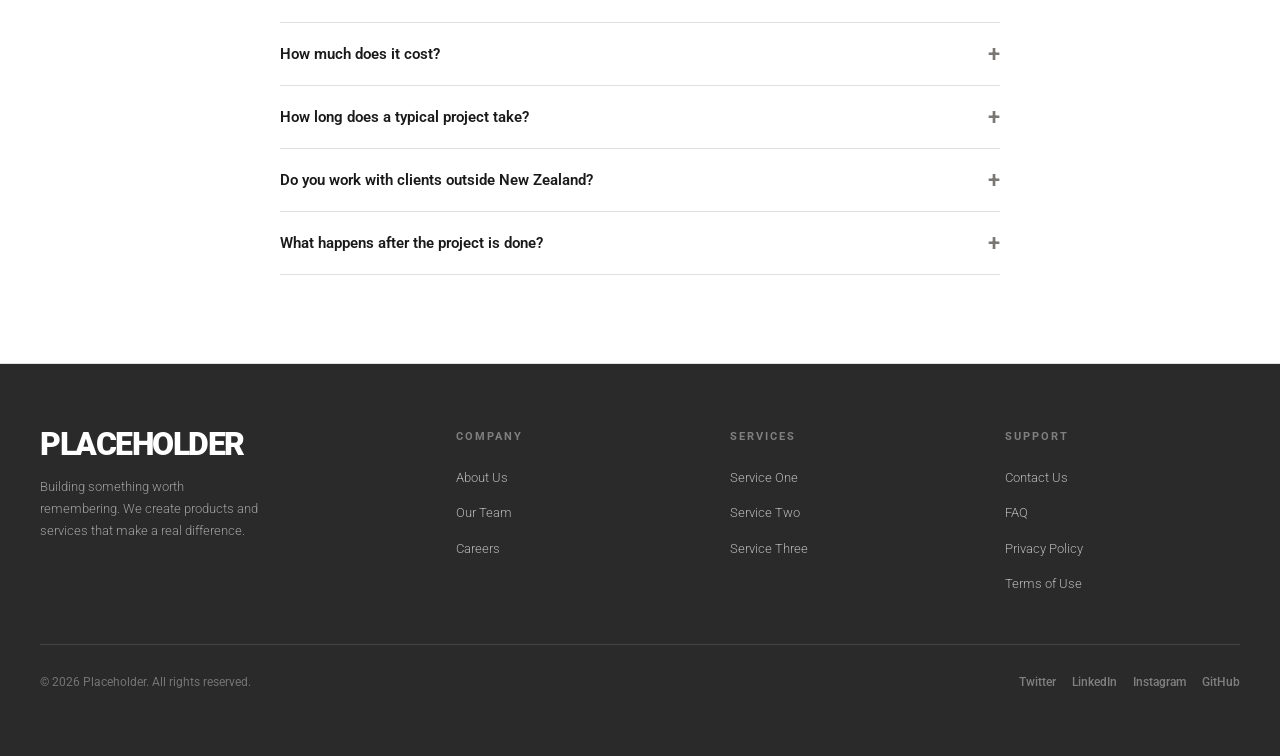
==== commit 4e41279f: "Updated index page by adding more contact such as products, FQA and updated nav and footer. I also c" ====
--- a/index.html
+++ b/index.html
@@ -17,11 +17,11 @@
     </a>
     <div class="nav-right">
       <ul class="nav-links" id="navLinks">
-        <li><a data-section="services" href="404.html">Products</a></li>
-        <li><a data-section="about" href="404.html">About Us</a></li>
-        <li><a data-section="contact">Contact</a></li>
+        <li><a href="index.html">Home</a></li>
+        <li><a data-section="about" href="about.html">About Us</a></li>
+        <li><a data-section="contact" href="contact.html">Contact</a></li>
         <li><a data-section="blog" href="404.html">Blog</a></li>
-        <li><a href="#contact" class="nav-cta">Get Started</a></li>
+        <li><a href="contact.html" class="nav-cta">Get Started</a></li>
       </ul>
       <button class="dark-toggle" id="darkToggle" aria-label="Toggle dark mode" title="Toggle dark mode">🌙</button>
       <button class="hamburger" id="hamburger" aria-label="Open menu">
@@ -32,11 +32,11 @@
 
   <!-- MOBILE DROPDOWN -->
   <div class="mobile-menu" id="mobileMenu">
-    <a href="404.html">Products</a>
-    <a href="404.html">About Us</a>
-    <a href="#contact">Contact</a>
+    <a href="index.html">Home</a>
+    <a href="about.html">About Us</a>
+    <a href="contact.html">Contact</a>
     <a href="404.html">Blog</a>
-    <a href="#contact" class="mobile-cta">Get Started</a>
+    <a href="contact.html" class="mobile-cta">Get Started</a>
   </div>
 
   <!-- HERO (50/50 split) -->
@@ -52,12 +52,8 @@
       </div>
     </div>
     <!-- Right: image placeholder -->
-    <div class="hero-image">
-      <svg width="52" height="52" viewBox="0 0 24 24" fill="none" stroke="currentColor" stroke-width="1.1">
-        <rect x="3" y="3" width="18" height="18" rx="2"/><circle cx="8.5" cy="8.5" r="1.5"/>
-        <polyline points="21 15 16 10 5 21"/>
-      </svg>
-      <p>Image Placeholder — 800 × 520px</p>
+    <div class="hero-image" id="bubblePanel">
+      <canvas id="bubbleCanvas"></canvas>
     </div>
   </div>
 
@@ -65,47 +61,53 @@
   <section class="services" id="services">
     <div class="services-header">
       <div class="section-label">What We Offer</div>
-      <div class="section-title">Our Services &amp; Products</div>
-      <p class="section-sub">Scroll through to explore everything we have available for you.</p>
-    </div>
-    <div class="services-track-wrap" id="track">
-      <div class="services-track">
-        <div class="service-card">
-          <div class="card-img">Image 300 × 180px</div>
-          <span class="card-tag">Service</span>
+      <div class="section-title">Our Services</div>
+      <p class="section-sub">Everything we do, built around your needs.</p>
+    </div>
+    <div class="feature-list">
+
+      <div class="feature-item">
+        <div class="feature-icon">
+          <svg width="22" height="22" viewBox="0 0 24 24" fill="none" stroke="currentColor" stroke-width="1.8">
+            <circle cx="12" cy="12" r="9"/><path d="M12 8v4l3 3"/>
+          </svg>
+        </div>
+        <div class="feature-body">
+          <div class="feature-meta"><span class="feature-tag">Service</span></div>
           <h3>Service One</h3>
-          <p>A short description of this service goes here. Keep it clear and focused on the value.</p>
-          <a class="card-link" href="#">Learn more →</a>
-        </div>
-        <div class="service-card">
-          <div class="card-img">Image 300 × 180px</div>
-          <span class="card-tag">Product</span>
-          <h3>Product Two</h3>
-          <p>Highlight what makes this product different. Think about the customer's main problem.</p>
-          <a class="card-link" href="#">Learn more →</a>
-        </div>
-        <div class="service-card">
-          <div class="card-img">Image 300 × 180px</div>
-          <span class="card-tag">Service</span>
+          <p>A short description of this service goes here. Keep it clear and focused on the value it delivers to the customer.</p>
+          <a class="feature-link" href="service-one.html">Learn more →</a>
+        </div>
+      </div>
+
+      <div class="feature-item">
+        <div class="feature-icon">
+          <svg width="22" height="22" viewBox="0 0 24 24" fill="none" stroke="currentColor" stroke-width="1.8">
+            <rect x="3" y="3" width="18" height="18" rx="3"/><path d="M9 12l2 2 4-4"/>
+          </svg>
+        </div>
+        <div class="feature-body">
+          <div class="feature-meta"><span class="feature-tag">Service</span></div>
+          <h3>Service Two</h3>
+          <p>Highlight what makes this service different. Think about the customer's main problem and how this solves it.</p>
+          <a class="feature-link" href="service-two.html">Learn more →</a>
+        </div>
+      </div>
+
+      <div class="feature-item">
+        <div class="feature-icon">
+          <svg width="22" height="22" viewBox="0 0 24 24" fill="none" stroke="currentColor" stroke-width="1.8">
+            <path d="M12 2L2 7l10 5 10-5-10-5z"/><path d="M2 17l10 5 10-5"/><path d="M2 12l10 5 10-5"/>
+          </svg>
+        </div>
+        <div class="feature-body">
+          <div class="feature-meta"><span class="feature-tag">Service</span></div>
           <h3>Service Three</h3>
-          <p>Describe the outcome or transformation a customer gets from using this service.</p>
-          <a class="card-link" href="#">Learn more →</a>
-        </div>
-        <div class="service-card">
-          <div class="card-img">Image 300 × 180px</div>
-          <span class="card-tag">Product</span>
-          <h3>Product Four</h3>
-          <p>What unique advantage does this product offer? Keep it short and benefit-driven.</p>
-          <a class="card-link" href="#">Learn more →</a>
-        </div>
-        <div class="service-card">
-          <div class="card-img">Image 300 × 180px</div>
-          <span class="card-tag">Service</span>
-          <h3>Service Five</h3>
-          <p>Sum up this service in a couple of sentences. Focus on what the customer walks away with.</p>
-          <a class="card-link" href="#">Learn more →</a>
-        </div>
-      </div>
+          <p>Describe the outcome or transformation a customer gets. Focus on what they walk away with.</p>
+          <a class="feature-link" href="service-three.html">Learn more →</a>
+        </div>
+      </div>
+
     </div>
   </section>
 
@@ -206,6 +208,50 @@
     </div>
   </section>
 
+  <!-- FAQ -->
+  <section class="faq-section">
+    <div class="faq-inner">
+      <div class="faq-header">
+        <div class="section-label">Questions</div>
+        <div class="section-title">Frequently asked</div>
+        <p class="section-sub">Everything you need to know before getting started.</p>
+      </div>
+      <div class="faq-list">
+
+        <div class="faq-item">
+          <button class="faq-question">What exactly does Placeholder do?<span class="faq-icon">+</span></button>
+          <div class="faq-answer">Placeholder is a two-person team based in Wellington, New Zealand. We help businesses solve real problems through focused, well-executed services. We keep our client list small so every engagement gets our full attention.</div>
+        </div>
+
+        <div class="faq-item">
+          <button class="faq-question">How do I know if we're a good fit?<span class="faq-icon">+</span></button>
+          <div class="faq-answer">The best way to find out is to get in touch. We'll have a short conversation about what you're trying to achieve and give you an honest answer about whether we can help. No hard sell, no obligation.</div>
+        </div>
+
+        <div class="faq-item">
+          <button class="faq-question">How much does it cost?<span class="faq-icon">+</span></button>
+          <div class="faq-answer">Pricing depends on the scope and nature of the engagement. We provide clear, upfront pricing after a discovery conversation — no hidden fees, no surprise invoices. Most projects are fixed-price so you always know what you're committing to.</div>
+        </div>
+
+        <div class="faq-item">
+          <button class="faq-question">How long does a typical project take?<span class="faq-icon">+</span></button>
+          <div class="faq-answer">It varies by service and scope. Some engagements are complete in 2–3 weeks, others run longer. We'll give you a specific timeline during scoping so you can plan accordingly.</div>
+        </div>
+
+        <div class="faq-item">
+          <button class="faq-question">Do you work with clients outside New Zealand?<span class="faq-icon">+</span></button>
+          <div class="faq-answer">Yes — we work with clients across New Zealand, Australia, and beyond. Most of our work is done remotely, and we're experienced at collaborating across time zones.</div>
+        </div>
+
+        <div class="faq-item">
+          <button class="faq-question">What happens after the project is done?<span class="faq-icon">+</span></button>
+          <div class="faq-answer">Every engagement includes a handover period where we make sure you're fully set up and confident. We also offer ongoing support packages for clients who want continued access to our team after delivery.</div>
+        </div>
+
+      </div>
+    </div>
+  </section>
+
   <!-- FOOTER -->
   <footer>
     <div class="footer-top">
@@ -216,19 +262,17 @@
       <div class="footer-col">
         <h4>Company</h4>
         <ul>
-          <li><a href="404.html">About Us</a></li>
-          <li><a href="404.html">Our Team</a></li>
-          <li><a href="404.html">Careers</a></li>
-          <li><a href="404.html">Press</a></li>
+          <li><a href="about.html">About Us</a></li>
+          <li><a href="about.html#team">Our Team</a></li>
+          <li><a href="about.html#careers">Careers</a></li>
         </ul>
       </div>
       <div class="footer-col">
         <h4>Services</h4>
         <ul>
-          <li><a href="404.html">Service One</a></li>
-          <li><a href="404.html">Service Two</a></li>
-          <li><a href="404.html">Product One</a></li>
-          <li><a href="404.html">All Services</a></li>
+          <li><a href="service-one.html">Service One</a></li>
+          <li><a href="service-two.html">Service Two</a></li>
+          <li><a href="service-three.html">Service Three</a></li>
         </ul>
       </div>
       <div class="footer-col">
@@ -327,18 +371,177 @@
       cookieBanner.classList.add('hidden');
     });
 
-    // ── DRAG TO SCROLL ──
-    const track = document.getElementById('track');
-    let isDown = false, startX, scrollLeft;
-    track.addEventListener('mousedown', e => {
-      isDown = true; track.style.cursor = 'grabbing';
-      startX = e.pageX - track.offsetLeft; scrollLeft = track.scrollLeft;
-    });
-    track.addEventListener('mouseleave', () => { isDown = false; track.style.cursor = 'grab'; });
-    track.addEventListener('mouseup',    () => { isDown = false; track.style.cursor = 'grab'; });
-    track.addEventListener('mousemove',  e => {
-      if (!isDown) return; e.preventDefault();
-      track.scrollLeft = scrollLeft - (e.pageX - track.offsetLeft - startX) * 1.4;
+
+    // ── BUBBLE CANVAS ──
+    (function() {
+      const canvas = document.getElementById('bubbleCanvas');
+      const panel  = document.getElementById('bubblePanel');
+      if (!canvas || !panel) return;
+      const ctx = canvas.getContext('2d');
+
+      const RADIUS    = 10;   // resting radius
+      const SPACING   = 26;   // grid spacing
+      const MAX_GROW  = 26;   // max radius of hovered bubble
+      const PUSH_R    = 85;   // repulsion radius for neighbours
+      const STIFFNESS = 0.16;
+      const DAMPING   = 0.70;
+
+      let bubbles = [];
+      let mouse = { x: -999, y: -999, inside: false };
+      let closestIdx = -1;
+
+      function randomRainbow() {
+        const hue = Math.floor(Math.random() * 360);
+        return `hsl(${hue}, 90%, 60%)`;
+      }
+
+      function resize() {
+        canvas.width  = panel.offsetWidth;
+        canvas.height = panel.offsetHeight || 520;
+        buildGrid();
+      }
+
+      function buildGrid() {
+        bubbles = [];
+        const cols = Math.floor((canvas.width  - SPACING) / SPACING) + 1;
+        const rows = Math.floor((canvas.height - SPACING) / SPACING) + 1;
+        const offX = (canvas.width  - (cols - 1) * SPACING) / 2;
+        const offY = (canvas.height - (rows - 1) * SPACING) / 2;
+        for (let r = 0; r < rows; r++) {
+          for (let c = 0; c < cols; c++) {
+            const ox = offX + c * SPACING;
+            const oy = offY + r * SPACING;
+            bubbles.push({
+              ox, oy, x: ox, y: oy,
+              vx: 0, vy: 0,
+              radius: RADIUS,
+              color: null,       // rainbow color (only hovered bubble)
+              colorT: 0,         // 0 = rest, 1 = rainbow
+            });
+          }
+        }
+        closestIdx = -1;
+      }
+
+      function getRestColor() {
+        return document.documentElement.getAttribute('data-theme') === 'dark'
+          ? '#2e2e2e' : '#e2e0dc';
+      }
+
+      function lerp(a, b, t) { return a + (b - a) * t; }
+
+      function loop() {
+        ctx.clearRect(0, 0, canvas.width, canvas.height);
+        const restColor = getRestColor();
+
+        // Find which bubble the cursor is closest to (its origin)
+        let newClosest = -1;
+        let minDist = Infinity;
+        if (mouse.inside) {
+          for (let i = 0; i < bubbles.length; i++) {
+            const b = bubbles[i];
+            const d = Math.hypot(mouse.x - b.ox, mouse.y - b.oy);
+            if (d < minDist) { minDist = d; newClosest = i; }
+          }
+        }
+
+        // Assign a new random rainbow colour whenever we land on a new bubble
+        if (newClosest !== closestIdx) {
+          if (newClosest !== -1) bubbles[newClosest].color = randomRainbow();
+          closestIdx = newClosest;
+        }
+
+        for (let i = 0; i < bubbles.length; i++) {
+          const b = bubbles[i];
+          const isHovered = (i === closestIdx);
+
+          if (isHovered) {
+            // Hovered bubble: stay at origin, just grow
+            b.x = b.ox;
+            b.y = b.oy;
+            b.vx = 0;
+            b.vy = 0;
+            b.radius = lerp(b.radius, MAX_GROW, 0.18);
+            b.colorT  = lerp(b.colorT, 1, 0.12);
+          } else {
+            // Push away from the hovered bubble's origin
+            if (closestIdx !== -1) {
+              const hb = bubbles[closestIdx];
+              const dx = b.ox - hb.ox;
+              const dy = b.oy - hb.oy;
+              const dist = Math.hypot(dx, dy) || 0.001;
+              if (dist < PUSH_R) {
+                const force = ((PUSH_R - dist) / PUSH_R) * 5.5;
+                b.vx += (dx / dist) * force;
+                b.vy += (dy / dist) * force;
+              }
+            }
+
+            // Spring back to origin
+            b.vx += (b.ox - b.x) * STIFFNESS;
+            b.vy += (b.oy - b.y) * STIFFNESS;
+            b.vx *= DAMPING;
+            b.vy *= DAMPING;
+            b.x  += b.vx;
+            b.y  += b.vy;
+
+            b.radius = lerp(b.radius, RADIUS, 0.15);
+            b.colorT  = lerp(b.colorT, 0, 0.10);
+          }
+
+          // Draw
+          ctx.beginPath();
+          ctx.arc(b.x, b.y, Math.max(1, b.radius), 0, Math.PI * 2);
+
+          if (b.colorT > 0.01 && b.color) {
+            // Blend between rest and rainbow
+            ctx.fillStyle = b.colorT > 0.98 ? b.color : restColor;
+            // For a smooth blend, use globalAlpha trick
+            ctx.fillStyle = restColor;
+            ctx.fill();
+            ctx.beginPath();
+            ctx.arc(b.x, b.y, Math.max(1, b.radius), 0, Math.PI * 2);
+            ctx.fillStyle = b.color;
+            ctx.globalAlpha = b.colorT;
+            ctx.fill();
+            ctx.globalAlpha = 1;
+          } else {
+            ctx.fillStyle = restColor;
+            ctx.fill();
+          }
+        }
+        requestAnimationFrame(loop);
+      }
+
+      canvas.addEventListener('mouseenter', () => { mouse.inside = true; });
+      canvas.addEventListener('mouseleave', () => {
+        mouse.inside = false;
+        mouse.x = -999; mouse.y = -999;
+        closestIdx = -1;
+      });
+      canvas.addEventListener('mousemove', e => {
+        const rect = canvas.getBoundingClientRect();
+        mouse.x = (e.clientX - rect.left) * (canvas.width  / rect.width);
+        mouse.y = (e.clientY - rect.top)  * (canvas.height / rect.height);
+      });
+
+      new MutationObserver(() => {}).observe(
+        document.documentElement, { attributes: true, attributeFilter: ['data-theme'] }
+      );
+
+      resize();
+      window.addEventListener('resize', resize);
+      loop();
+    })();
+
+    // ── FAQ ACCORDION ──
+    document.querySelectorAll('.faq-question').forEach(btn => {
+      btn.addEventListener('click', () => {
+        const item = btn.closest('.faq-item');
+        const isOpen = item.classList.contains('open');
+        document.querySelectorAll('.faq-item').forEach(i => i.classList.remove('open'));
+        if (!isOpen) item.classList.add('open');
+      });
     });
 
     // ── FADE IN ON SCROLL ──
--- a/styles.css
+++ b/styles.css
@@ -177,15 +177,15 @@
     }
     .search-btn:hover { background: #444; }
     .hero-image {
-      background: linear-gradient(135deg, #e4e2dd 0%, #d4d0c8 100%);
+      background: var(--bg);
       border-left: 1px solid var(--border);
-      display: flex; flex-direction: column;
-      align-items: center; justify-content: center;
-      gap: 12px; color: var(--muted); min-height: 520px;
-    }
-    [data-theme="dark"] .hero-image { background: linear-gradient(135deg,#222 0%,#1a1a1a 100%); }
-    .hero-image svg { opacity: 0.35; }
-    .hero-image p { font-size: 12px; font-weight: 500; letter-spacing: 0.5px; }
+      overflow: hidden; min-height: 520px;
+      padding: 0; position: relative;
+    }
+    #bubbleCanvas {
+      width: 100%; height: 100%;
+      display: block; cursor: none;
+    }
 
     /* ── SECTIONS ── */
     section { padding: 80px 40px; }
@@ -195,37 +195,46 @@
 
     /* ── SERVICES ── */
     .services { background: var(--surface); border-top: 1px solid var(--border); border-bottom: 1px solid var(--border); }
-    .services-header { margin-bottom: 48px; }
-    .services-track-wrap { overflow-x: auto; cursor: grab; -webkit-overflow-scrolling: touch; padding-bottom: 12px; }
-    .services-track-wrap::-webkit-scrollbar { height: 4px; }
-    .services-track-wrap::-webkit-scrollbar-track { background: var(--tag-bg); border-radius: 2px; }
-    .services-track-wrap::-webkit-scrollbar-thumb { background: #ccc; border-radius: 2px; }
-    .services-track { display: flex; gap: 20px; width: max-content; }
-    .service-card {
-      width: 280px; background: var(--bg); border: 1.5px solid var(--border);
-      border-radius: var(--radius); padding: 28px 24px; flex-shrink: 0;
-      transition: box-shadow 0.2s, transform 0.2s;
-    }
-    .service-card:hover { box-shadow: var(--shadow); transform: translateY(-3px); }
-    .card-img {
-      width: 100%; height: 160px;
-      background: linear-gradient(135deg, #dddad4 0%, #cac7c0 100%);
-      border-radius: 7px; margin-bottom: 20px;
+    .services-header { margin-bottom: 52px; }
+    .feature-list { display: flex; flex-direction: column; gap: 0; }
+    .feature-item {
+      display: grid; grid-template-columns: 64px 1fr;
+      gap: 0 28px; align-items: start;
+      padding: 28px 0; border-bottom: 1px solid var(--border);
+      transition: background 0.2s;
+    }
+    .feature-item:last-child { border-bottom: none; }
+    .feature-item:hover { background: var(--tag-bg); margin: 0 -40px; padding: 28px 40px; }
+    .feature-icon {
+      width: 52px; height: 52px; border-radius: 12px;
+      background: var(--tag-bg); border: 1.5px solid var(--border);
       display: flex; align-items: center; justify-content: center;
-      color: var(--muted); font-size: 12px; font-weight: 500; letter-spacing: 0.5px;
-    }
-    .card-tag {
-      display: inline-block; font-size: 10px; font-weight: 700; letter-spacing: 1.5px;
-      text-transform: uppercase; color: var(--muted); background: var(--tag-bg);
-      border-radius: 4px; padding: 3px 8px; margin-bottom: 10px;
-    }
-    .service-card h3 { font-size: 17px; font-weight: 700; margin-bottom: 8px; letter-spacing: -0.3px; }
-    .service-card p { font-size: 13px; color: var(--muted); font-weight: 300; line-height: 1.6; }
-    .card-link {
-      display: inline-flex; align-items: center; gap: 5px; margin-top: 16px;
-      font-size: 13px; font-weight: 600; color: var(--text); text-decoration: none; transition: gap 0.2s;
-    }
-    .card-link:hover { gap: 8px; }
+      flex-shrink: 0; transition: background 0.2s, border-color 0.2s;
+      margin-top: 2px;
+    }
+    .feature-icon svg { opacity: 0.6; transition: opacity 0.2s; }
+    .feature-item:hover .feature-icon { background: var(--surface); border-color: var(--muted); }
+    .feature-item:hover .feature-icon svg { opacity: 0.9; }
+    .feature-body { display: flex; flex-direction: column; gap: 6px; }
+    .feature-meta { display: flex; align-items: center; gap: 10px; margin-bottom: 4px; }
+    .feature-tag {
+      font-size: 10px; font-weight: 700; letter-spacing: 1.5px;
+      text-transform: uppercase; color: var(--muted);
+      background: var(--border); border-radius: 4px; padding: 2px 8px;
+    }
+    .feature-body h3 { font-size: 18px; font-weight: 700; letter-spacing: -0.4px; color: var(--text); }
+    .feature-body p { font-size: 14px; color: var(--muted); font-weight: 300; line-height: 1.7; max-width: 620px; }
+    .feature-link {
+      display: inline-flex; align-items: center; gap: 5px; margin-top: 6px;
+      font-size: 13px; font-weight: 600; color: var(--text); text-decoration: none;
+      transition: gap 0.2s; align-self: flex-start;
+    }
+    .feature-link:hover { gap: 9px; }
+    @media (max-width: 768px) {
+      .feature-item { grid-template-columns: 48px 1fr; gap: 0 18px; padding: 22px 0; }
+      .feature-item:hover { margin: 0 -20px; padding: 22px 20px; }
+      .feature-icon { width: 44px; height: 44px; border-radius: 10px; }
+    }
 
     /* ── TESTIMONIALS / LOGO TICKER ── */
     .testimonials {
@@ -305,6 +314,39 @@
       letter-spacing: 0.2px; transition: background 0.2s;
     }
     .submit-btn:hover { background: #444; }
+
+    /* ── FAQ ── */
+    .faq-section {
+      background: var(--surface);
+      border-top: 1px solid var(--border);
+      border-bottom: 1px solid var(--border);
+      padding: 88px 40px;
+    }
+    .faq-inner { max-width: 720px; margin: 0 auto; }
+    .faq-header { margin-bottom: 48px; text-align: center; }
+    .faq-header .section-sub { margin: 0 auto; }
+    .faq-list { display: flex; flex-direction: column; }
+    .faq-item { border-bottom: 1px solid var(--border); }
+    .faq-item:first-of-type { border-top: 1px solid var(--border); }
+    .faq-question {
+      width: 100%; background: none; border: none; cursor: pointer;
+      display: flex; justify-content: space-between; align-items: center;
+      padding: 20px 0; text-align: left; font-family: 'Roboto', sans-serif;
+      font-size: 15px; font-weight: 600; color: var(--text); gap: 16px;
+      transition: color 0.2s;
+    }
+    .faq-question:hover { color: var(--muted); }
+    .faq-icon { font-size: 22px; color: var(--muted); flex-shrink: 0; transition: transform 0.25s; line-height: 1; }
+    .faq-item.open .faq-icon { transform: rotate(45deg); }
+    .faq-answer {
+      font-size: 14px; color: var(--muted); font-weight: 300; line-height: 1.8;
+      max-height: 0; overflow: hidden; transition: max-height 0.35s ease, padding 0.35s ease;
+    }
+    .faq-item.open .faq-answer { max-height: 200px; padding-bottom: 20px; }
+
+    @media (max-width: 768px) {
+      .faq-section { padding: 60px 20px; }
+    }
 
     /* ── FOOTER ── */
     footer { background: var(--accent); color: rgba(255,255,255,0.85); padding: 64px 40px 64px; }
